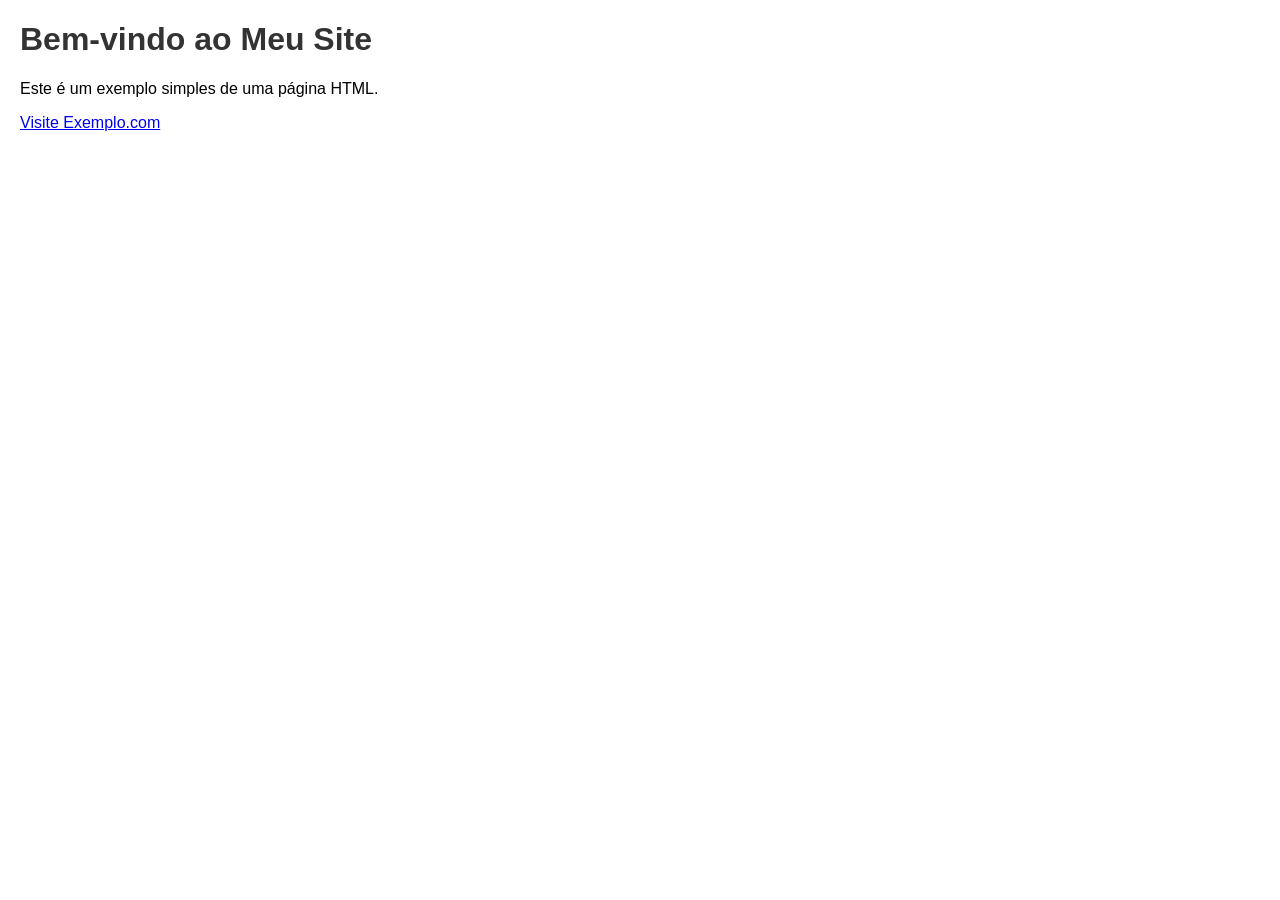
==== index.html @ aea2336a "create index.html" ====
<!DOCTYPE html>
<html lang="pt-BR">
<head>
    <meta charset="UTF-8">
    <meta name="viewport" content="width=device-width, initial-scale=1.0">
    <title>Minha Página Inicial</title>
    <style>
        body { font-family: Arial, sans-serif; margin: 20px; }
        h1 { color: #333; }
    </style>
</head>
<body>
    <h1>Bem-vindo ao Meu Site</h1>
    <p>Este é um exemplo simples de uma página HTML.</p>
    <a href="https://www.exemplo.com">Visite Exemplo.com</a>
</body>
</html>
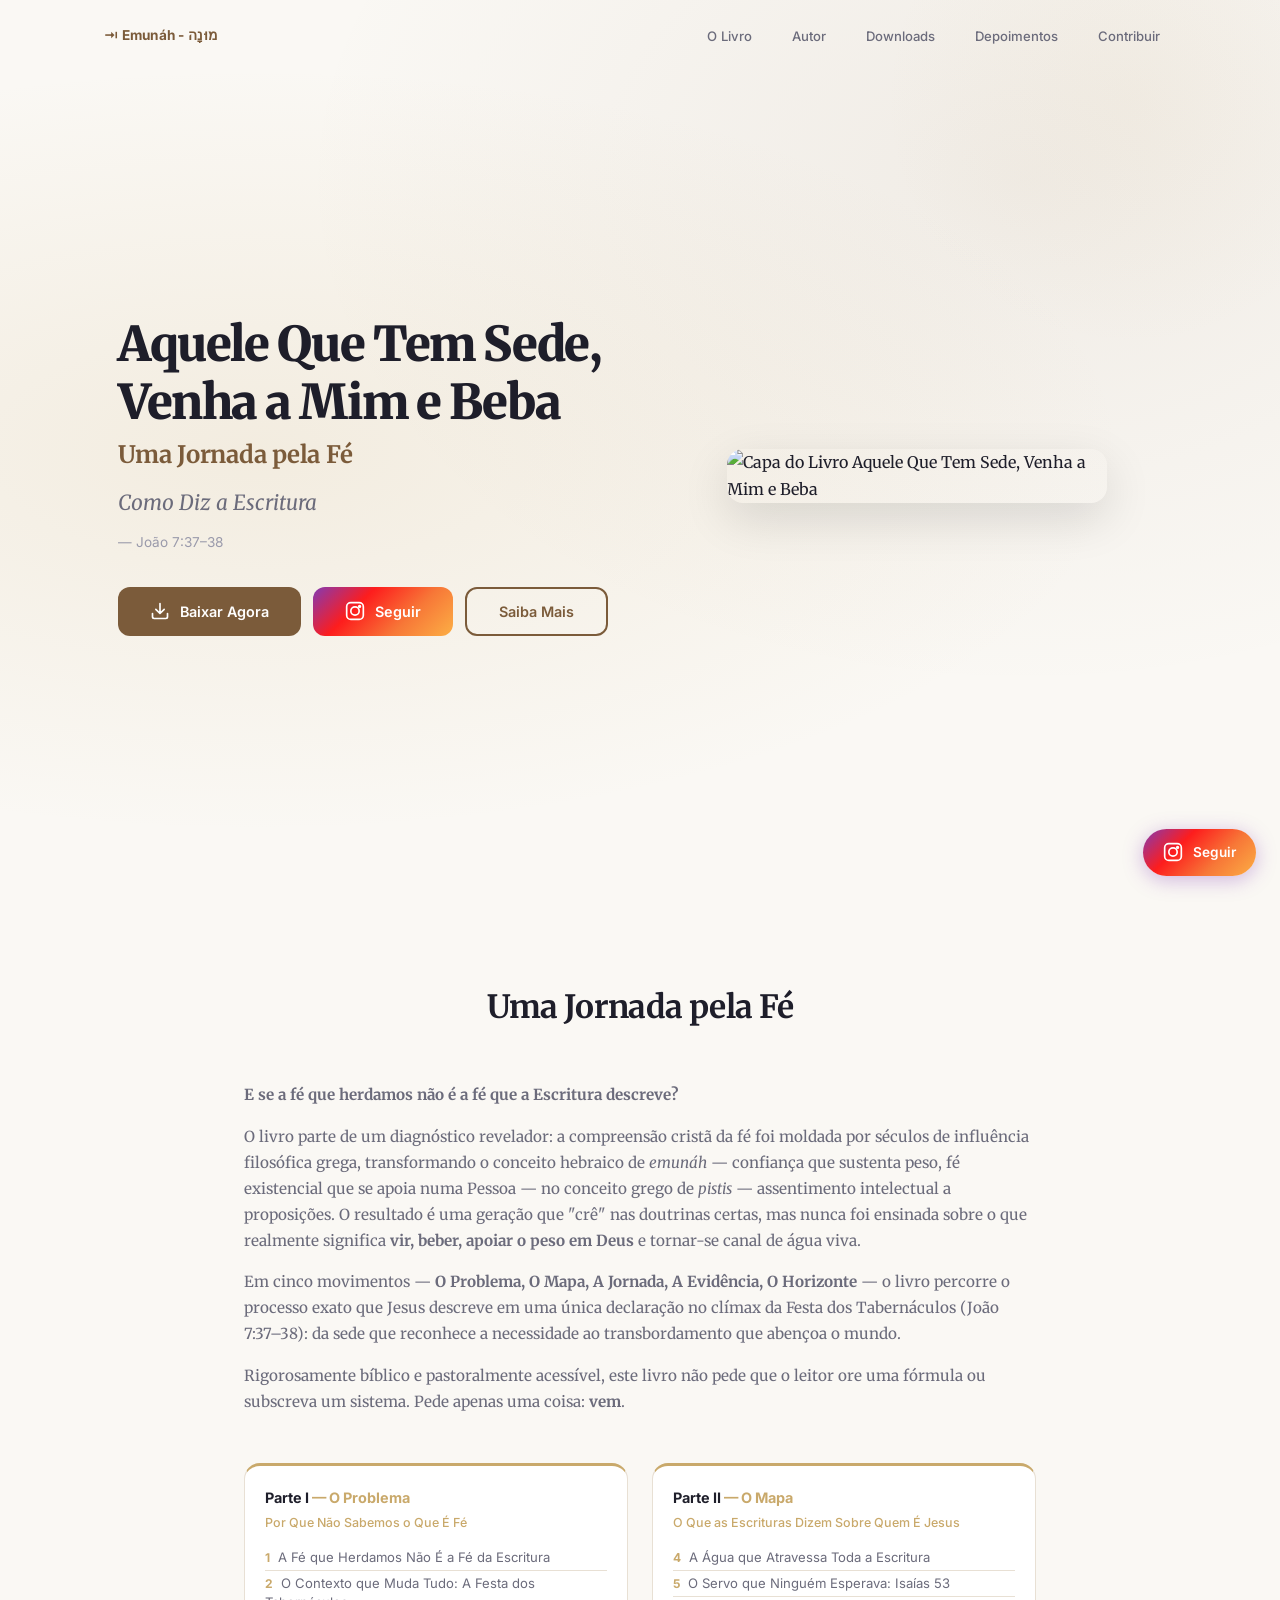
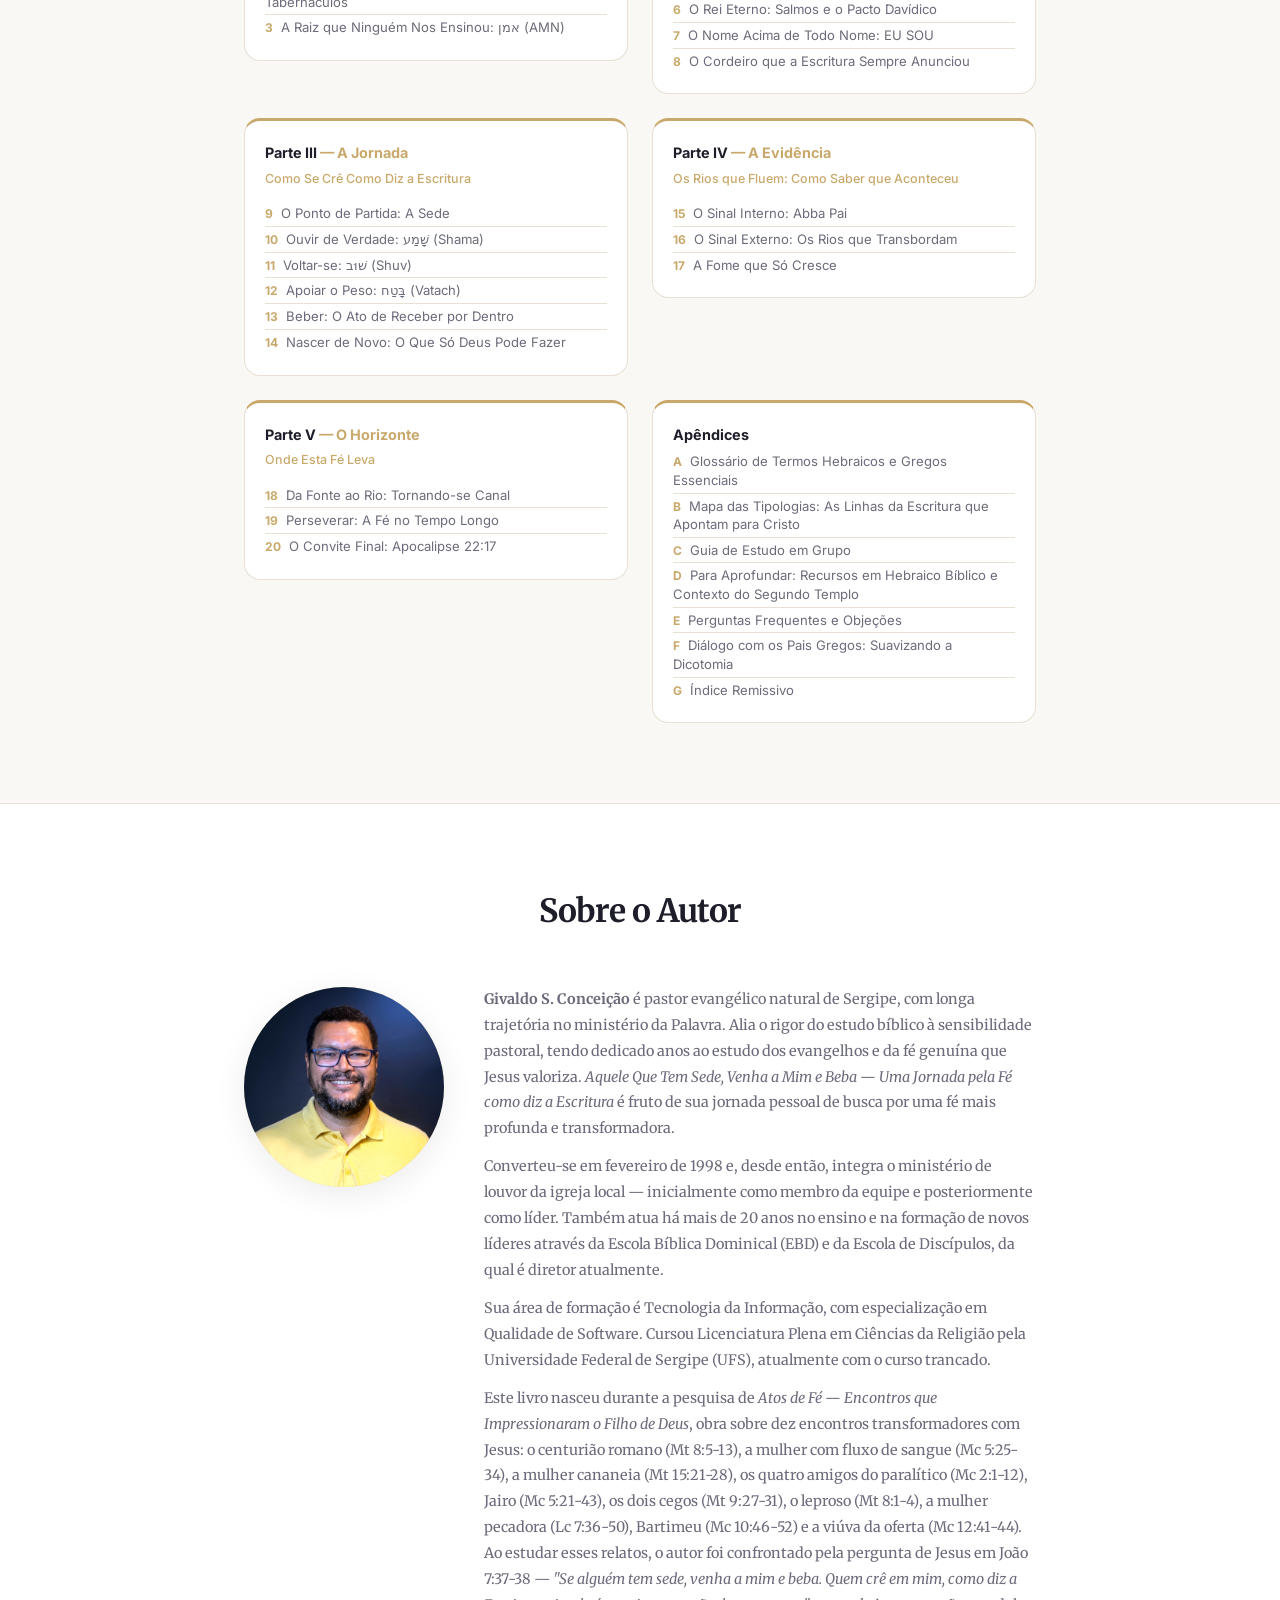
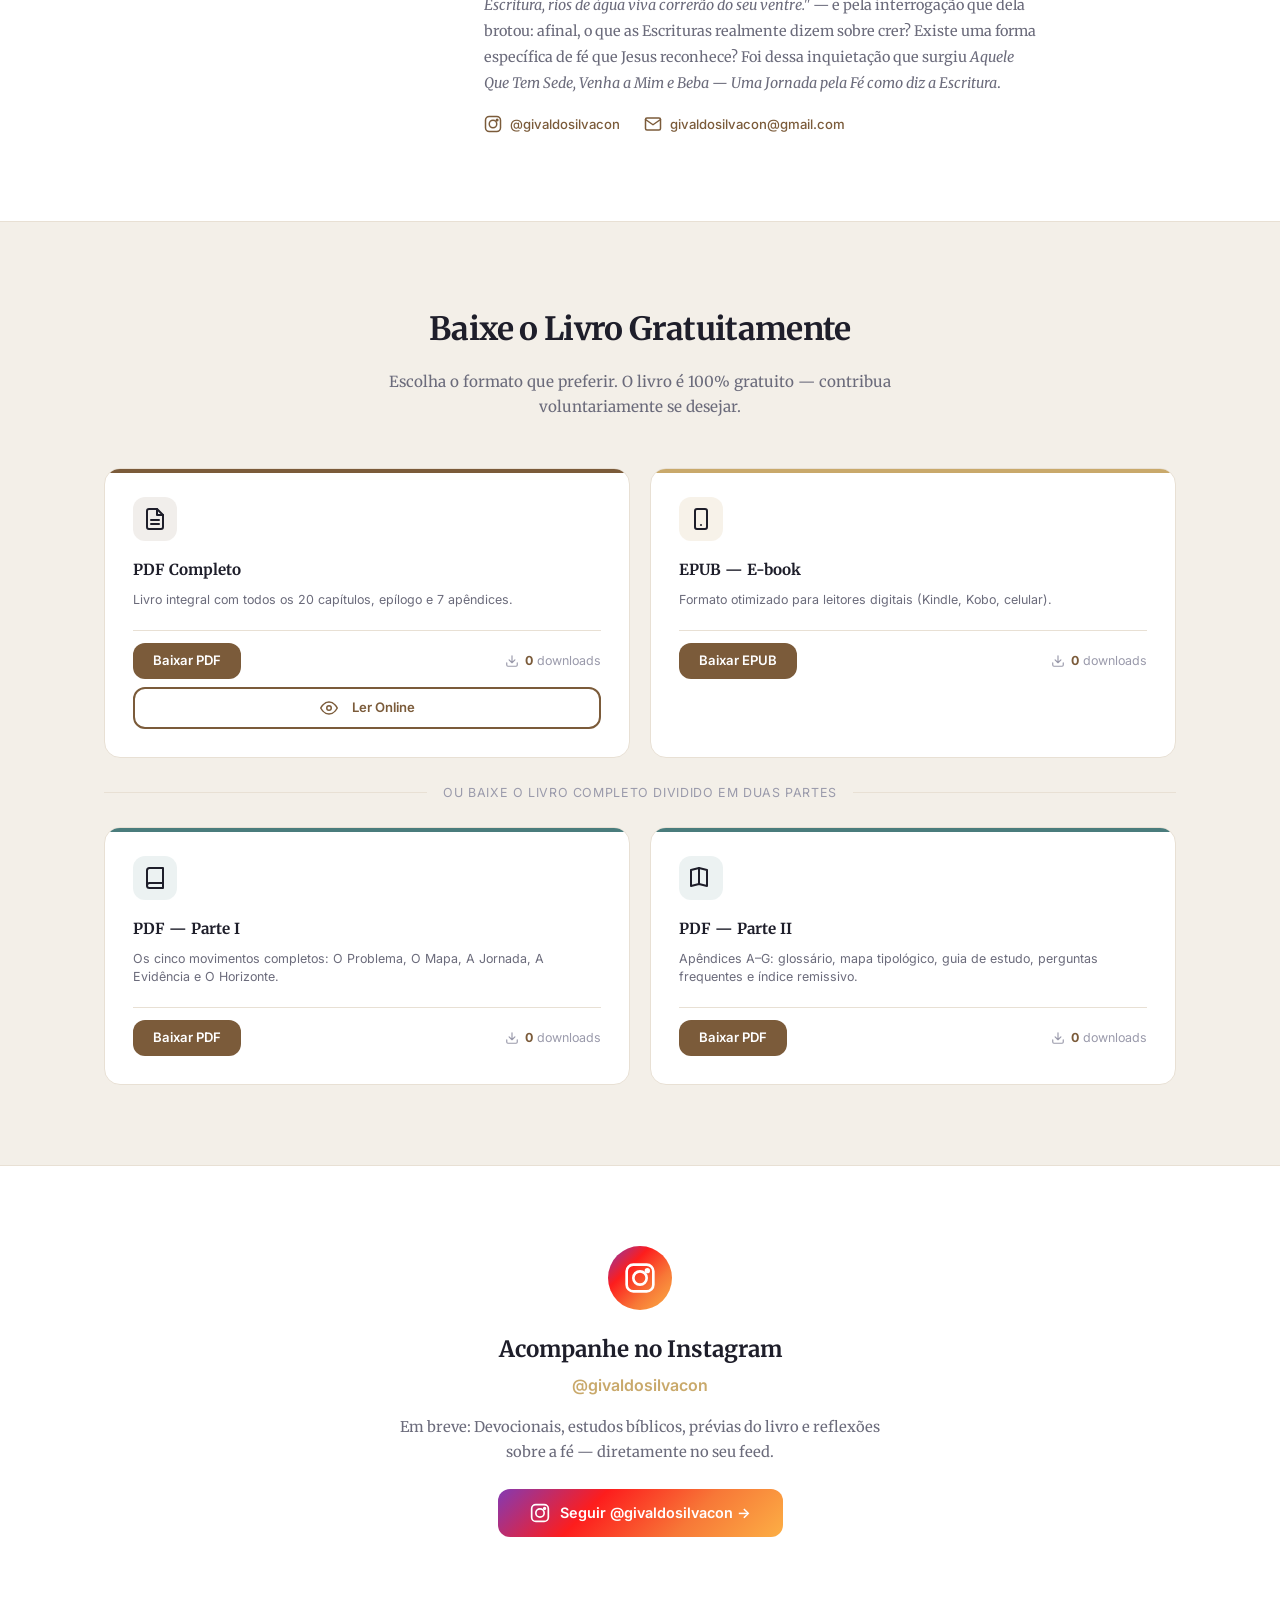
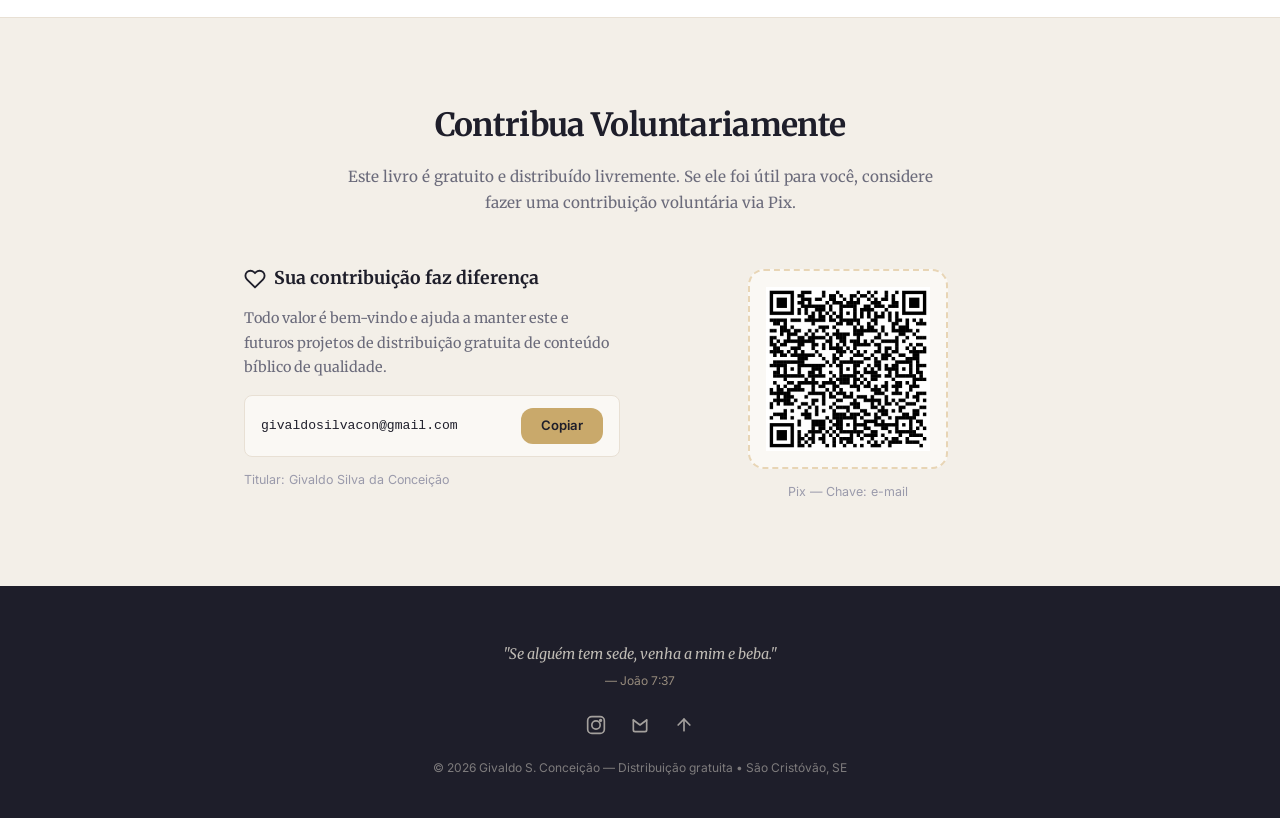
==== commit 2c69f795: "site completo" ====
--- a/index.html
+++ b/index.html
@@ -1,17 +1,503 @@
 <!DOCTYPE html>
 <html lang="pt-BR">
 <head>
-    <meta charset="UTF-8">
-    <meta name="viewport" content="width=device-width, initial-scale=1.0">
-    <title>Minha Página Inicial</title>
-    <style>
-        body { font-family: Arial, sans-serif; margin: 20px; }
-        h1 { color: #333; }
-    </style>
+  <meta charset="UTF-8">
+  <meta name="viewport" content="width=device-width, initial-scale=1.0">
+  <title>Emunáh - מוּנָה</title>
+  <meta name="description" content="Baixe gratuitamente o livro 'Aquele Que Tem Sede, Venha a Mim e Beba — Como Diz a Escritura' e descubra a fé que Jesus descreve em João 7:37-38.">
+  <link rel="preconnect" href="https://fonts.googleapis.com">
+  <link rel="preconnect" href="https://fonts.gstatic.com" crossorigin>
+  <link href="https://fonts.googleapis.com/css2?family=Merriweather:wght@300;400;700;900&family=Inter:wght@400;500;600;700&display=swap" rel="stylesheet">
+  <link rel="icon" href="favicon.svg" type="image/svg+xml">
+  <link rel="icon" href="favicon.ico" type="image/x-icon" sizes="16x16 32x32">
+  <!-- Open Graph -->
+  <meta property="og:type" content="book">
+  <meta property="og:title" content="Aquele Que Tem Sede, Venha a Mim e Beba — Uma Jornada pela Fé">
+  <meta property="og:description" content="Baixe gratuitamente o livro que resgata a fé que Jesus descreve em João 7:37-38 — uma jornada pela emunáh hebraica além do conceito grego de pistis.">
+  <meta property="og:image" content="https://seudominio.com/img/Capa_book_livro.jpg">
+  <meta property="og:url" content="https://seudominio.com">
+  <meta property="og:locale" content="pt_BR">
+  <meta property="og:site_name" content="Emunáh - מוּנָה">
+  <meta property="book:author" content="https://instagram.com/givaldosilvacon">
+  <meta name="twitter:card" content="summary_large_image">
+  <meta name="twitter:title" content="Aquele Que Tem Sede, Venha a Mim e Beba">
+  <meta name="twitter:description" content="Baixe gratuitamente o livro que resgata a fé que Jesus descreve em João 7:37-38.">
+  <script type="application/ld+json">
+  {
+    "@context": "https://schema.org",
+    "@type": "Book",
+    "name": "Aquele Que Tem Sede, Venha a Mim e Beba — Como Diz a Escritura",
+    "alternativeHeadline": "Uma Jornada pela Fé",
+    "author": {
+      "@type": "Person",
+      "name": "Givaldo S. Conceição",
+      "sameAs": "https://instagram.com/givaldosilvacon"
+    },
+    "description": "Uma jornada pela fé que Jesus descreve em João 7:37-38, resgatando o conceito hebraico de emunáh.",
+    "inLanguage": "pt-BR",
+    "bookFormat": "EBook",
+    "numberOfPages": "200+",
+    "url": "https://seudominio.com"
+  }
+  </script>
+  <link rel="stylesheet" href="css/style.css">
 </head>
 <body>
-    <h1>Bem-vindo ao Meu Site</h1>
-    <p>Este é um exemplo simples de uma página HTML.</p>
-    <a href="https://www.exemplo.com">Visite Exemplo.com</a>
+
+  <!-- NAV -->
+  <nav class="nav" role="navigation" aria-label="Navegação principal">
+    <div class="container">
+      <span class="nav-logo">⇥ Emunáh - מוּנָה</span>
+      <button class="nav-toggle" aria-label="Abrir menu">
+        <span></span><span></span><span></span>
+      </button>
+      <ul class="nav-links">
+        <li><a href="#livro">O Livro</a></li>
+        <li><a href="#autor">Autor</a></li>
+        <li><a href="#downloads">Downloads</a></li>
+        <li><a href="#depoimentos">Depoimentos</a></li>
+        <li><a href="#contribuir">Contribuir</a></li>
+      </ul>
+    </div>
+  </nav>
+
+  <!-- HERO -->
+  <section class="hero" id="livro">
+    <div class="container">
+      <div class="hero-content">
+        <h1 class="hero-title">
+          Aquele Que Tem Sede,<br>
+          Venha a Mim e Beba
+        </h1>
+        <p class="hero-sub-alt">Uma Jornada pela Fé</p>
+        <p class="hero-sub">Como Diz a Escritura</p>
+        <p class="hero-verse">— João 7:37–38</p>
+        <div class="hero-actions">
+          <a href="#downloads" class="btn btn-primary">
+            <svg width="20" height="20" viewBox="0 0 24 24" fill="none" stroke="currentColor" stroke-width="2" stroke-linecap="round" stroke-linejoin="round"><path d="M21 15v4a2 2 0 01-2 2H5a2 2 0 01-2-2v-4M7 10l5 5 5-5M12 15V3"/></svg> Baixar Agora
+          </a>
+          <a href="https://instagram.com/givaldosilvacon" target="_blank" rel="noopener" class="btn btn-instagram">
+            <svg width="20" height="20" viewBox="0 0 24 24" fill="none" stroke="currentColor" stroke-width="2" stroke-linecap="round" stroke-linejoin="round"><rect x="2" y="2" width="20" height="20" rx="5" ry="5"/><circle cx="12" cy="12" r="5"/><circle cx="17.5" cy="6.5" r="1" fill="currentColor"/></svg> Seguir
+          </a>
+          <a href="#sinopse" class="btn btn-outline">
+            Saiba Mais
+          </a>
+        </div>
+      </div>
+      <div class="hero-cover">
+        <picture>
+          <source srcset="img/Capa_book_livro.jpg" type="image/jpeg">
+          <img src="img/Capa_book_livro.jpg" alt="Capa do Livro Aquele Que Tem Sede, Venha a Mim e Beba" loading="eager">
+        </picture>
+      </div>
+    </div>
+  </section>
+
+  <!-- SYNOPSIS -->
+  <section class="section" id="sinopse">
+    <div class="container container--narrow">
+      <div class="section-header fade-in">
+        <h2 class="section-title">Uma Jornada pela Fé</h2>
+      </div>
+      <div class="synopsis-grid">
+        <div class="synopsis-text fade-in">
+          <p>
+            <strong>E se a fé que herdamos não é a fé que a Escritura descreve?</strong>
+          </p>
+          <p>
+            O livro parte de um diagnóstico revelador: a compreensão cristã da fé foi moldada
+            por séculos de influência filosófica grega, transformando o conceito hebraico de
+            <em>emunáh</em> — confiança que sustenta peso, fé existencial que se apoia numa Pessoa —
+            no conceito grego de <em>pistis</em> — assentimento intelectual a proposições.
+            O resultado é uma geração que "crê" nas doutrinas certas, mas nunca foi ensinada
+            sobre o que realmente significa <strong>vir, beber, apoiar o peso em Deus</strong>
+            e tornar-se canal de água viva.
+          </p>
+          <p>
+            Em cinco movimentos — <strong>O Problema, O Mapa, A Jornada, A Evidência, O Horizonte</strong> —
+            o livro percorre o processo exato que Jesus descreve em uma única declaração no
+            clímax da Festa dos Tabernáculos (João 7:37–38): da sede que reconhece a necessidade
+            ao transbordamento que abençoa o mundo.
+          </p>
+          <p>
+            Rigorosamente bíblico e pastoralmente acessível, este livro não pede que o leitor
+            ore uma fórmula ou subscreva um sistema. Pede apenas uma coisa: <strong>vem</strong>.
+          </p>
+        </div>
+        <div class="chapter-list fade-in fade-in--delay-1">
+          <div class="chapter-part">
+            <h3 class="part-title">Parte I <span class="part-divider">—</span> <span class="part-name">O Problema</span></h3>
+            <p class="part-subtitle">Por Que Não Sabemos o Que É Fé</p>
+            <ul class="part-chapters">
+              <li><span class="ch-num">1</span> A Fé que Herdamos Não É a Fé da Escritura</li>
+              <li><span class="ch-num">2</span> O Contexto que Muda Tudo: A Festa dos Tabernáculos</li>
+              <li><span class="ch-num">3</span> A Raiz que Ninguém Nos Ensinou: אמן (AMN)</li>
+            </ul>
+          </div>
+          <div class="chapter-part">
+            <h3 class="part-title">Parte II <span class="part-divider">—</span> <span class="part-name">O Mapa</span></h3>
+            <p class="part-subtitle">O Que as Escrituras Dizem Sobre Quem É Jesus</p>
+            <ul class="part-chapters">
+              <li><span class="ch-num">4</span> A Água que Atravessa Toda a Escritura</li>
+              <li><span class="ch-num">5</span> O Servo que Ninguém Esperava: Isaías 53</li>
+              <li><span class="ch-num">6</span> O Rei Eterno: Salmos e o Pacto Davídico</li>
+              <li><span class="ch-num">7</span> O Nome Acima de Todo Nome: EU SOU</li>
+              <li><span class="ch-num">8</span> O Cordeiro que a Escritura Sempre Anunciou</li>
+            </ul>
+          </div>
+          <div class="chapter-part">
+            <h3 class="part-title">Parte III <span class="part-divider">—</span> <span class="part-name">A Jornada</span></h3>
+            <p class="part-subtitle">Como Se Crê Como Diz a Escritura</p>
+            <ul class="part-chapters">
+              <li><span class="ch-num">9</span> O Ponto de Partida: A Sede</li>
+              <li><span class="ch-num">10</span> Ouvir de Verdade: שָׁמַע (Shama)</li>
+              <li><span class="ch-num">11</span> Voltar-se: שׁוּב (Shuv)</li>
+              <li><span class="ch-num">12</span> Apoiar o Peso: בָּטַח (Vatach)</li>
+              <li><span class="ch-num">13</span> Beber: O Ato de Receber por Dentro</li>
+              <li><span class="ch-num">14</span> Nascer de Novo: O Que Só Deus Pode Fazer</li>
+            </ul>
+          </div>
+          <div class="chapter-part">
+            <h3 class="part-title">Parte IV <span class="part-divider">—</span> <span class="part-name">A Evidência</span></h3>
+            <p class="part-subtitle">Os Rios que Fluem: Como Saber que Aconteceu</p>
+            <ul class="part-chapters">
+              <li><span class="ch-num">15</span> O Sinal Interno: Abba Pai</li>
+              <li><span class="ch-num">16</span> O Sinal Externo: Os Rios que Transbordam</li>
+              <li><span class="ch-num">17</span> A Fome que Só Cresce</li>
+            </ul>
+          </div>
+          <div class="chapter-part">
+            <h3 class="part-title">Parte V <span class="part-divider">—</span> <span class="part-name">O Horizonte</span></h3>
+            <p class="part-subtitle">Onde Esta Fé Leva</p>
+            <ul class="part-chapters">
+              <li><span class="ch-num">18</span> Da Fonte ao Rio: Tornando-se Canal</li>
+              <li><span class="ch-num">19</span> Perseverar: A Fé no Tempo Longo</li>
+              <li><span class="ch-num">20</span> O Convite Final: Apocalipse 22:17</li>
+            </ul>
+          </div>
+          <div class="chapter-part">
+            <h3 class="part-title">Apêndices</h3>
+            <ul class="part-chapters">
+              <li><span class="ch-num">A</span> Glossário de Termos Hebraicos e Gregos Essenciais</li>
+              <li><span class="ch-num">B</span> Mapa das Tipologias: As Linhas da Escritura que Apontam para Cristo</li>
+              <li><span class="ch-num">C</span> Guia de Estudo em Grupo</li>
+              <li><span class="ch-num">D</span> Para Aprofundar: Recursos em Hebraico Bíblico e Contexto do Segundo Templo</li>
+              <li><span class="ch-num">E</span> Perguntas Frequentes e Objeções</li>
+              <li><span class="ch-num">F</span> Diálogo com os Pais Gregos: Suavizando a Dicotomia</li>
+              <li><span class="ch-num">G</span> Índice Remissivo</li>
+            </ul>
+          </div>
+        </div>
+      </div>
+    </div>
+  </section>
+
+  <!-- AUTHOR -->
+  <section class="section section--white" id="autor">
+    <div class="container container--narrow">
+      <div class="section-header fade-in">
+        <h2 class="section-title">Sobre o Autor</h2>
+      </div>
+      <div class="author-grid fade-in fade-in--delay-1">
+        <div class="author-photo">
+          <img src="img/autor.jpg" alt="Givaldo S. Conceição">
+        </div>
+        <div class="author-info">
+          <p>
+            <b>Givaldo S. Conceição</b> é pastor evangélico natural de Sergipe, com longa trajetória
+            no ministério da Palavra. Alia o rigor do estudo bíblico à sensibilidade pastoral, tendo
+            dedicado anos ao estudo dos evangelhos e da fé genuína que Jesus valoriza.
+            <em>Aquele Que Tem Sede, Venha a Mim e Beba — Uma Jornada pela Fé como diz a Escritura</em>
+            é fruto de sua jornada pessoal de busca por uma fé mais profunda e transformadora.
+          </p>
+          <p>
+            Converteu-se em fevereiro de 1998 e, desde então, integra o ministério de louvor da igreja
+            local — inicialmente como membro da equipe e posteriormente como líder. Também atua há mais
+            de 20 anos no ensino e na formação de novos líderes através da Escola Bíblica Dominical (EBD)
+            e da Escola de Discípulos, da qual é diretor atualmente.
+          </p>
+          <p>
+            Sua área de formação é Tecnologia da Informação, com especialização em Qualidade de Software.
+            Cursou Licenciatura Plena em Ciências da Religião pela Universidade Federal de Sergipe (UFS),
+            atualmente com o curso trancado.
+          </p>
+          <p>
+            Este livro nasceu durante a pesquisa de <em>Atos de Fé — Encontros que Impressionaram o Filho de Deus</em>,
+            obra sobre dez encontros transformadores com Jesus: o centurião romano (Mt 8:5-13), a mulher com
+            fluxo de sangue (Mc 5:25-34), a mulher cananeia (Mt 15:21-28), os quatro amigos do paralítico
+            (Mc 2:1-12), Jairo (Mc 5:21-43), os dois cegos (Mt 9:27-31), o leproso (Mt 8:1-4), a mulher
+            pecadora (Lc 7:36-50), Bartimeu (Mc 10:46-52) e a viúva da oferta (Mc 12:41-44). Ao estudar
+            esses relatos, o autor foi confrontado pela pergunta de Jesus em João 7:37-38 —
+            <em>"Se alguém tem sede, venha a mim e beba. Quem crê em mim, como diz a Escritura, rios de
+            água viva correrão do seu ventre."</em> — e pela interrogação que dela brotou: afinal, o que
+            as Escrituras realmente dizem sobre crer? Existe uma forma específica de fé que Jesus reconhece?
+            Foi dessa inquietação que surgiu <em>Aquele Que Tem Sede, Venha a Mim e Beba — Uma Jornada pela
+            Fé como diz a Escritura</em>.
+          </p>
+          <div class="author-contact">
+            <a href="https://instagram.com/givaldosilvacon" target="_blank" rel="noopener">
+              <svg width="18" height="18" viewBox="0 0 24 24" fill="none" stroke="currentColor" stroke-width="2" stroke-linecap="round" stroke-linejoin="round" style="vertical-align:middle;"><rect x="2" y="2" width="20" height="20" rx="5" ry="5"/><circle cx="12" cy="12" r="5"/><circle cx="17.5" cy="6.5" r="1" fill="currentColor"/></svg> @givaldosilvacon
+            </a>
+            <a href="mailto:givaldosilvacon@gmail.com">
+              <svg width="18" height="18" viewBox="0 0 24 24" fill="none" stroke="currentColor" stroke-width="2" stroke-linecap="round" stroke-linejoin="round" style="vertical-align:middle;"><path d="M4 4h16c1.1 0 2 .9 2 2v12c0 1.1-.9 2-2 2H4c-1.1 0-2-.9-2-2V6c0-1.1.9-2 2-2z"/><polyline points="22,6 12,13 2,6"/></svg> givaldosilvacon@gmail.com
+            </a>
+          </div>
+        </div>
+      </div>
+    </div>
+  </section>
+
+  <!-- DOWNLOADS -->
+  <section class="section section--alt" id="downloads">
+    <div class="container">
+      <div class="section-header fade-in">
+        <h2 class="section-title">Baixe o Livro Gratuitamente</h2>
+        <p class="section-desc">
+          Escolha o formato que preferir. O livro é 100% gratuito — contribua voluntariamente
+          se desejar.
+        </p>
+      </div>
+      <div class="downloads-grid">
+        <div class="download-card download-card--pdf fade-in" data-dl-key="pdf_completo">
+          <div class="download-card-icon"><svg width="24" height="24" viewBox="0 0 24 24" fill="none" stroke="currentColor" stroke-width="2" stroke-linecap="round" stroke-linejoin="round"><path d="M14 2H6a2 2 0 00-2 2v16a2 2 0 002 2h12a2 2 0 002-2V8z"/><polyline points="14,2 14,8 20,8"/><line x1="16" y1="13" x2="8" y2="13"/><line x1="16" y1="17" x2="8" y2="17"/></svg></div>
+          <h3 class="download-card-title">PDF Completo</h3>
+          <p class="download-card-desc">Livro integral com todos os 20 capítulos, epílogo e 7 apêndices.</p>
+          <div class="download-card-meta">
+            <a href="book/Aquele%20Que%20Tem%20Sede%2C%20Venha%20a%20Mim%20e%20Beba%20-%20Como%20Diz%20a%20Escritura%20-%2016x23%20-%20PDF%20-%20Completo.pdf"
+               class="btn btn-primary btn-sm" download>Baixar PDF</a>
+            <span class="download-count"><svg width="14" height="14" viewBox="0 0 24 24" fill="none" stroke="currentColor" stroke-width="2" stroke-linecap="round" stroke-linejoin="round" style="vertical-align:middle;margin-right:2px;"><path d="M21 15v4a2 2 0 01-2 2H5a2 2 0 01-2-2v-4M7 10l5 5 5-5M12 15V3"/></svg> <strong>0</strong> downloads</span>
+          </div>
+          <div class="download-card-extra">
+            <a href="book/Aquele%20Que%20Tem%20Sede%2C%20Venha%20a%20Mim%20e%20Beba%20-%20Como%20Diz%20a%20Escritura%20-%2016x23%20-%20PDF%20-%20Completo.pdf"
+               target="_blank" class="btn btn-outline btn-sm" style="width:100%;justify-content:center;"><svg width="18" height="18" viewBox="0 0 24 24" fill="none" stroke="currentColor" stroke-width="2" stroke-linecap="round" stroke-linejoin="round" style="vertical-align:middle;margin-right:4px;"><path d="M1 12s4-8 11-8 11 8 11 8-4 8-11 8-11-8-11-8z"/><circle cx="12" cy="12" r="3"/></svg> Ler Online</a>
+          </div>
+        </div>
+        <div class="download-card download-card--epub fade-in fade-in--delay-1" data-dl-key="epub">
+          <div class="download-card-icon"><svg width="24" height="24" viewBox="0 0 24 24" fill="none" stroke="currentColor" stroke-width="2" stroke-linecap="round" stroke-linejoin="round"><rect x="6" y="2" width="12" height="20" rx="2" ry="2"/><line x1="12" y1="18" x2="12.01" y2="18"/></svg></div>
+          <h3 class="download-card-title">EPUB — E-book</h3>
+          <p class="download-card-desc">Formato otimizado para leitores digitais (Kindle, Kobo, celular).</p>
+          <div class="download-card-meta">
+            <a href="book/Book_16x23-Sumario.epub"
+               class="btn btn-primary btn-sm" download>Baixar EPUB</a>
+            <span class="download-count"><svg width="14" height="14" viewBox="0 0 24 24" fill="none" stroke="currentColor" stroke-width="2" stroke-linecap="round" stroke-linejoin="round" style="vertical-align:middle;margin-right:2px;"><path d="M21 15v4a2 2 0 01-2 2H5a2 2 0 01-2-2v-4M7 10l5 5 5-5M12 15V3"/></svg> <strong>0</strong> downloads</span>
+          </div>
+        </div>
+        <div class="downloads-divider fade-in">
+          <span>ou baixe o livro completo dividido em duas partes</span>
+        </div>
+        <div class="download-card download-card--part fade-in fade-in--delay-2" data-dl-key="pdf_parte1">
+          <div class="download-card-icon"><svg width="24" height="24" viewBox="0 0 24 24" fill="none" stroke="currentColor" stroke-width="2" stroke-linecap="round" stroke-linejoin="round"><path d="M4 19.5A2.5 2.5 0 016.5 17H20"/><path d="M6.5 2H20v20H6.5A2.5 2.5 0 014 19.5v-15A2.5 2.5 0 016.5 2z"/></svg></div>
+          <h3 class="download-card-title">PDF — Parte I</h3>
+          <p class="download-card-desc">Os cinco movimentos completos: O Problema, O Mapa, A Jornada, A Evidência e O Horizonte.</p>
+          <div class="download-card-meta">
+            <a href="book/Aquele%20Que%20Tem%20Sede%2C%20Venha%20a%20Mim%20e%20Beba%20-%20Como%20Diz%20a%20Escritura%20-%2016x23%20-%20PDF%20-%20Parte%20I.pdf"
+               class="btn btn-primary btn-sm" download>Baixar PDF</a>
+            <span class="download-count"><svg width="14" height="14" viewBox="0 0 24 24" fill="none" stroke="currentColor" stroke-width="2" stroke-linecap="round" stroke-linejoin="round" style="vertical-align:middle;margin-right:2px;"><path d="M21 15v4a2 2 0 01-2 2H5a2 2 0 01-2-2v-4M7 10l5 5 5-5M12 15V3"/></svg> <strong>0</strong> downloads</span>
+          </div>
+        </div>
+        <div class="download-card download-card--part fade-in fade-in--delay-3" data-dl-key="pdf_parte2">
+          <div class="download-card-icon"><svg width="24" height="24" viewBox="0 0 24 24" fill="none" stroke="currentColor" stroke-width="2" stroke-linecap="round" stroke-linejoin="round"><path d="M2 4l8-2 8 2v16l-8-2-8 2V4z"/><path d="M10 2v16"/></svg></div>
+          <h3 class="download-card-title">PDF — Parte II</h3>
+          <p class="download-card-desc">Apêndices A–G: glossário, mapa tipológico, guia de estudo, perguntas frequentes e índice remissivo.</p>
+          <div class="download-card-meta">
+            <a href="book/Aquele%20Que%20Tem%20Sede%2C%20Venha%20a%20Mim%20e%20Beba%20-%20Como%20Diz%20a%20Escritura%20-%2016x23%20-%20PDF%20-%20Parte%20II.pdf"
+               class="btn btn-primary btn-sm" download>Baixar PDF</a>
+            <span class="download-count"><svg width="14" height="14" viewBox="0 0 24 24" fill="none" stroke="currentColor" stroke-width="2" stroke-linecap="round" stroke-linejoin="round" style="vertical-align:middle;margin-right:2px;"><path d="M21 15v4a2 2 0 01-2 2H5a2 2 0 01-2-2v-4M7 10l5 5 5-5M12 15V3"/></svg> <strong>0</strong> downloads</span>
+          </div>
+        </div>
+      </div>
+    </div>
+  </section>
+
+  <!-- TESTIMONIALS -->
+  <!-- <section class="section" id="depoimentos">
+    <div class="container container--narrow">
+      <div class="section-header fade-in">
+        <h2 class="section-title">O Que Estão Dizendo</h2>
+      </div>
+      <div class="testimonials-grid">
+        <div class="testimonial-card fade-in">
+          <div class="ig-header">
+            <div class="ig-avatar" style="background:#b3a08b;">MC</div>
+            <div>
+              <div class="ig-user">@maria_clara_leitora</div>
+              <div class="ig-location">Aracaju, SE</div>
+            </div>
+          </div>
+          <p class="testimonial-text">
+            "Este livro mudou minha compreensão sobre o que realmente significa crer.
+            A abordagem a partir da raiz hebraica da fé abriu meus olhos para verdades
+            que estavam escondidas em textos que eu já conhecia."
+          </p>
+          <a href="https://instagram.com/p/SEU_POST_AQUI" target="_blank" rel="noopener" class="btn-ig">
+            <svg width="16" height="16" viewBox="0 0 24 24" fill="none" stroke="currentColor" stroke-width="2" stroke-linecap="round" stroke-linejoin="round">
+              <rect x="2" y="2" width="20" height="20" rx="5" ry="5"/>
+              <circle cx="12" cy="12" r="5"/>
+              <circle cx="17.5" cy="6.5" r="1" fill="currentColor"/>
+            </svg>
+            Ver no Instagram
+            <svg width="14" height="14" viewBox="0 0 24 24" fill="none" stroke="currentColor" stroke-width="2" stroke-linecap="round" stroke-linejoin="round" style="margin-left:auto;">
+              <path d="M7 17l9.2-9.2M17 17V7H7"/>
+            </svg>
+          </a>
+        </div>
+        <div class="testimonial-card fade-in fade-in--delay-1">
+          <div class="ig-header">
+            <div class="ig-avatar" style="background:#8ba3a3;">FP</div>
+            <div>
+              <div class="ig-user">@felipe_pereira_livros</div>
+              <div class="ig-location">São Paulo, SP</div>
+            </div>
+          </div>
+          <p class="testimonial-text">
+            "Pastor Givaldo conseguiu traduzir conceitos teológicos profundos em uma
+            leitura acessível e transformadora. Recomendo a todos que buscam uma fé
+            mais sólida e bíblica."
+          </p>
+          <a href="https://instagram.com/p/SEU_POST_AQUI" target="_blank" rel="noopener" class="btn-ig">
+            <svg width="16" height="16" viewBox="0 0 24 24" fill="none" stroke="currentColor" stroke-width="2" stroke-linecap="round" stroke-linejoin="round">
+              <rect x="2" y="2" width="20" height="20" rx="5" ry="5"/>
+              <circle cx="12" cy="12" r="5"/>
+              <circle cx="17.5" cy="6.5" r="1" fill="currentColor"/>
+            </svg>
+            Ver no Instagram
+            <svg width="14" height="14" viewBox="0 0 24 24" fill="none" stroke="currentColor" stroke-width="2" stroke-linecap="round" stroke-linejoin="round" style="margin-left:auto;">
+              <path d="M7 17l9.2-9.2M17 17V7H7"/>
+            </svg>
+          </a>
+        </div>
+        <div class="testimonial-card fade-in fade-in--delay-2">
+          <div class="ig-header">
+            <div class="ig-avatar" style="background:#b3a08b;">AL</div>
+            <div>
+              <div class="ig-user">@analuciabooks</div>
+              <div class="ig-location">Recife, PE</div>
+            </div>
+          </div>
+          <p class="testimonial-text">
+            "O capítulo sobre a raiz אמן (AMN) foi um divisor de águas para mim.
+            Finalmente entendi por que a fé é descrita como 'apoio' e não apenas
+            'crença intelectual'. Leitura essencial."
+          </p>
+          <a href="https://instagram.com/p/SEU_POST_AQUI" target="_blank" rel="noopener" class="btn-ig">
+            <svg width="16" height="16" viewBox="0 0 24 24" fill="none" stroke="currentColor" stroke-width="2" stroke-linecap="round" stroke-linejoin="round">
+              <rect x="2" y="2" width="20" height="20" rx="5" ry="5"/>
+              <circle cx="12" cy="12" r="5"/>
+              <circle cx="17.5" cy="6.5" r="1" fill="currentColor"/>
+            </svg>
+            Ver no Instagram
+            <svg width="14" height="14" viewBox="0 0 24 24" fill="none" stroke="currentColor" stroke-width="2" stroke-linecap="round" stroke-linejoin="round" style="margin-left:auto;">
+              <path d="M7 17l9.2-9.2M17 17V7H7"/>
+            </svg>
+          </a>
+        </div>
+      </div>
+    </div>
+  </section> -->
+
+  <!-- INSTAGRAM CTA -->
+  <section class="section section--white">
+    <div class="container container--narrow">
+      <div class="ig-cta fade-in">
+        <div class="ig-cta-icon">
+          <svg viewBox="0 0 24 24" fill="none" stroke="currentColor" stroke-width="2" stroke-linecap="round" stroke-linejoin="round">
+            <rect x="2" y="2" width="20" height="20" rx="5" ry="5"/>
+            <circle cx="12" cy="12" r="5"/>
+            <circle cx="17.5" cy="6.5" r="1" fill="currentColor"/>
+          </svg>
+        </div>
+        <h3>Acompanhe no Instagram</h3>
+        <p class="ig-cta-handle">@givaldosilvacon</p>
+        <p>
+          Em breve: Devocionais, estudos bíblicos, prévias do livro e reflexões
+          sobre a fé — diretamente no seu feed.
+        </p>
+        <a href="https://instagram.com/givaldosilvacon" target="_blank" rel="noopener" class="btn btn-instagram">
+          <svg width="20" height="20" viewBox="0 0 24 24" fill="none" stroke="currentColor" stroke-width="2" stroke-linecap="round" stroke-linejoin="round" style="vertical-align:middle;"><rect x="2" y="2" width="20" height="20" rx="5" ry="5"/><circle cx="12" cy="12" r="5"/><circle cx="17.5" cy="6.5" r="1" fill="currentColor"/></svg> Seguir @givaldosilvacon →
+        </a>
+      </div>
+    </div>
+  </section>
+
+  <!-- PIX -->
+  <section class="section section--alt" id="contribuir">
+    <div class="container container--narrow">
+      <div class="section-header fade-in">
+        <h2 class="section-title">Contribua Voluntariamente</h2>
+        <p class="section-desc">
+          Este livro é gratuito e distribuído livremente. Se ele foi útil para você,
+          considere fazer uma contribuição voluntária via Pix.
+        </p>
+      </div>
+      <div class="pix-grid fade-in fade-in--delay-1">
+        <div class="pix-info">
+          <h3><svg width="22" height="22" viewBox="0 0 24 24" fill="none" stroke="currentColor" stroke-width="2" stroke-linecap="round" stroke-linejoin="round" style="vertical-align:middle;margin-right:4px;"><path d="M20.84 4.61a5.5 5.5 0 00-7.78 0L12 5.67l-1.06-1.06a5.5 5.5 0 00-7.78 7.78l1.06 1.06L12 21.23l7.78-7.78 1.06-1.06a5.5 5.5 0 000-7.78z"/></svg> Sua contribuição faz diferença</h3>
+          <p>
+            Todo valor é bem-vindo e ajuda a manter este e futuros projetos de
+            distribuição gratuita de conteúdo bíblico de qualidade.
+          </p>
+          <div class="pix-key-box">
+            <code>givaldosilvacon@gmail.com</code>
+            <button class="btn btn-accent btn-sm pix-copy-btn">Copiar</button>
+          </div>
+          <p style="margin-top:12px;font-size:0.78rem;color:var(--text-light);font-family:var(--font-sans);">
+            Titular: Givaldo Silva da Conceição
+          </p>
+        </div>
+        <div class="pix-qr">
+          <div class="pix-qr-placeholder" id="pix-qr">
+            <img src="img/qrplus-pix.jpg" alt="QR Code PIX para contribuição voluntária" loading="lazy">
+          </div>
+          <p class="pix-titular">Pix — Chave: e-mail</p>
+        </div>
+      </div>
+    </div>
+  </section>
+
+  <!-- FOOTER -->
+  <footer class="footer" role="contentinfo">
+    <div class="container">
+      <p class="footer-verse">
+        "Se alguém tem sede, venha a mim e beba."
+        <cite>— João 7:37</cite>
+      </p>
+      <div class="footer-links">
+        <a href="https://instagram.com/givaldosilvacon" target="_blank" rel="noopener" aria-label="Instagram" title="@givaldosilvacon">
+          <svg width="20" height="20" viewBox="0 0 24 24" fill="none" stroke="currentColor" stroke-width="2" stroke-linecap="round" stroke-linejoin="round">
+            <rect x="2" y="2" width="20" height="20" rx="5" ry="5"/>
+            <circle cx="12" cy="12" r="5"/>
+            <circle cx="17.5" cy="6.5" r="1" fill="currentColor"/>
+          </svg>
+        </a>
+        <a href="mailto:givaldosilvacon@gmail.com" aria-label="E-mail">
+          <svg width="20" height="20" viewBox="0 0 24 24" fill="none" stroke="currentColor" stroke-width="2" stroke-linecap="round" stroke-linejoin="round">
+            <path d="M4 6l8 6 8-6"/>
+            <path d="M4 6v12a2 2 0 002 2h12a2 2 0 002-2V6"/>
+          </svg>
+        </a>
+        <a href="#livro" aria-label="Início">
+          <svg width="20" height="20" viewBox="0 0 24 24" fill="none" stroke="currentColor" stroke-width="2" stroke-linecap="round" stroke-linejoin="round">
+            <path d="M12 19V5"/>
+            <path d="M5 12l7-7 7 7"/>
+          </svg>
+        </a>
+      </div>
+      <p class="footer-copy">
+        &copy; <span class="footer-year">2026</span> Givaldo S. Conceição —
+        Distribuição gratuita • São Cristóvão, SE
+      </p>
+    </div>
+  </footer>
+
+  <a href="https://instagram.com/givaldosilvacon" target="_blank" rel="noopener" class="ig-float" aria-label="Seguir @givaldosilvacon no Instagram">
+    <svg viewBox="0 0 24 24" fill="none" stroke="currentColor" stroke-width="2" stroke-linecap="round" stroke-linejoin="round">
+      <rect x="2" y="2" width="20" height="20" rx="5" ry="5"/>
+      <circle cx="12" cy="12" r="5"/>
+      <circle cx="17.5" cy="6.5" r="1" fill="currentColor"/>
+    </svg>
+    <span>Seguir</span>
+  </a>
+
+  <script src="js/main.js"></script>
 </body>
-</html>   
+</html>
--- a/css/style.css
+++ b/css/style.css
@@ -0,0 +1,567 @@
+:root {
+  --primary: #7B5B3A;
+  --primary-dark: #5C3F24;
+  --primary-light: #9B7B5A;
+  --accent: #C9A96B;
+  --accent-soft: #E8D5B5;
+  --teal: #4A7C7C;
+  --teal-soft: #D0E3E3;
+  --bg: #FAF8F4;
+  --bg-alt: #F3EFE8;
+  --surface: #FFFFFF;
+  --text: #1E1E2A;
+  --text-secondary: #6B6B7B;
+  --text-light: #9A9AAB;
+  --text-on-dark: #DDD8CE;
+  --border: #E8E0D4;
+  --shadow-sm: 0 2px 8px rgba(0,0,0,0.06);
+  --shadow-md: 0 8px 32px rgba(0,0,0,0.08);
+  --shadow-lg: 0 16px 48px rgba(0,0,0,0.12);
+  --radius-sm: 8px;
+  --radius-md: 16px;
+  --radius-lg: 24px;
+  --font-serif: 'Merriweather', Georgia, serif;
+  --font-sans: 'Inter', -apple-system, sans-serif;
+  --max-width: 1120px;
+  --nav-height: 72px;
+}
+
+*, *::before, *::after { box-sizing: border-box; margin: 0; padding: 0; }
+html { scroll-behavior: smooth; scroll-padding-top: var(--nav-height); }
+
+body {
+  font-family: var(--font-serif);
+  background: var(--bg);
+  color: var(--text);
+  line-height: 1.7;
+  -webkit-font-smoothing: antialiased;
+}
+
+img { max-width: 100%; height: auto; display: block; }
+a { text-decoration: none; color: inherit; }
+.container { max-width: var(--max-width); margin: 0 auto; padding: 0 24px; }
+.container--narrow { max-width: 840px; }
+
+.sr-only {
+  position: absolute; width: 1px; height: 1px; padding: 0; margin: -1px;
+  overflow: hidden; clip: rect(0,0,0,0); border: 0;
+}
+
+/* NAV */
+.nav {
+  position: fixed; top: 0; left: 0; right: 0;
+  height: var(--nav-height); z-index: 1000;
+  display: flex; align-items: center;
+  background: transparent;
+  transition: background 0.4s, box-shadow 0.4s;
+}
+.nav--solid {
+  background: rgba(250,248,244,0.95);
+  backdrop-filter: blur(12px);
+  box-shadow: 0 1px 0 var(--border);
+}
+.nav .container {
+  display: flex; align-items: center; justify-content: space-between; width: 100%;
+}
+.nav-logo {
+  font-family: var(--font-sans); font-size: 0.85rem; font-weight: 700;
+  color: var(--primary); letter-spacing: 0.02em;
+}
+.nav-links { display: flex; gap: 8px; list-style: none; align-items: center; }
+.nav-links a {
+  font-family: var(--font-sans); font-size: 0.82rem; font-weight: 500;
+  color: var(--text-secondary); padding: 8px 16px; border-radius: 8px;
+  transition: color 0.2s, background 0.2s;
+}
+.nav-links a:hover { color: var(--primary); background: rgba(123,91,58,0.08); }
+.nav-toggle {
+  display: none; background: none; border: none; cursor: pointer; padding: 8px;
+  flex-direction: column; gap: 5px;
+}
+.nav-toggle span {
+  display: block; width: 24px; height: 2px; background: var(--text);
+  border-radius: 2px; transition: 0.3s;
+}
+
+@media (max-width: 768px) {
+  .nav-toggle { display: flex; }
+  .nav-links {
+    position: fixed; top: var(--nav-height); left: 0; right: 0;
+    background: var(--surface); flex-direction: column; padding: 16px;
+    gap: 4px; box-shadow: var(--shadow-md);
+    transform: translateY(-110%); opacity: 0; transition: 0.3s;
+    border-bottom: 1px solid var(--border);
+  }
+  .nav-links--open { transform: translateY(0); opacity: 1; }
+  .nav-links a { width: 100%; padding: 12px 16px; }
+  .nav-toggle--active span:nth-child(1) { transform: rotate(45deg) translate(5px,5px); }
+  .nav-toggle--active span:nth-child(2) { opacity: 0; }
+  .nav-toggle--active span:nth-child(3) { transform: rotate(-45deg) translate(5px,-5px); }
+}
+
+/* HERO */
+.hero {
+  min-height: 100vh; display: flex; align-items: center;
+  padding: calc(var(--nav-height) + 40px) 0 60px;
+  position: relative; overflow: hidden;
+}
+.hero::before {
+  content: ''; position: absolute; inset: 0;
+  background:
+    radial-gradient(ellipse at 20% 50%, rgba(201,169,107,0.15) 0%, transparent 60%),
+    radial-gradient(ellipse at 80% 20%, rgba(123,91,58,0.08) 0%, transparent 50%);
+  pointer-events: none;
+}
+.hero::after {
+  content: ''; position: absolute;
+  width: 500px; height: 500px; border-radius: 50%;
+  background: radial-gradient(circle, rgba(201,169,107,0.06) 0%, transparent 70%);
+  top: -150px; right: -100px; pointer-events: none;
+}
+.hero .container {
+  display: grid; grid-template-columns: 1fr 1fr; gap: 64px;
+  align-items: center; position: relative; z-index: 1;
+}
+.hero-content { max-width: 540px; }
+.hero-badge {
+  display: inline-block; font-family: var(--font-sans); font-size: 0.7rem;
+  font-weight: 600; letter-spacing: 0.08em; text-transform: uppercase;
+  color: var(--accent); border: 1px solid var(--accent-soft);
+  padding: 6px 16px; border-radius: 100px; margin-bottom: 20px;
+}
+.hero-title {
+  font-size: 3rem; font-weight: 900; line-height: 1.2;
+  letter-spacing: -0.03em; color: var(--text);
+}
+.hero-sub {
+  font-size: 1.3rem; color: var(--text-secondary); margin-top: 12px;
+  font-style: italic; line-height: 1.5;
+}
+.hero-sub-alt {
+  font-size: 1.5rem; font-weight: 700; color: var(--primary);
+  margin-top: 4px; letter-spacing: -0.01em;
+}
+.hero-verse {
+  font-size: 0.85rem; color: var(--text-light); margin-top: 12px;
+  font-style: normal; font-family: var(--font-sans);
+}
+.hero-actions { display: flex; gap: 12px; flex-wrap: wrap; margin-top: 32px; }
+.hero-cover {
+  display: flex; justify-content: center; align-items: center;
+}
+.hero-cover img {
+  width: 100%; max-width: 380px; border-radius: var(--radius-md);
+  box-shadow: var(--shadow-lg);
+  animation: float 4s ease-in-out infinite;
+}
+
+@keyframes float {
+  0%, 100% { transform: translateY(0); }
+  50% { transform: translateY(-8px); }
+}
+
+@media (max-width: 900px) {
+  .hero .container { grid-template-columns: 1fr; gap: 40px; text-align: center; }
+  .hero-content { max-width: 100%; }
+  .hero-actions { justify-content: center; }
+  .hero-title { font-size: 2.2rem; }
+  .hero-sub { font-size: 1.1rem; }
+  .hero-sub-alt { font-size: 1.2rem; }
+  .hero-cover img { max-width: 220px; }
+}
+
+/* BTN */
+.btn {
+  display: inline-flex; align-items: center; gap: 10px;
+  padding: 14px 32px; border: none; border-radius: 12px;
+  font-family: var(--font-sans); font-size: 0.9rem; font-weight: 600;
+  cursor: pointer; text-decoration: none; transition: all 0.25s;
+  line-height: 1.2;
+}
+.btn-primary {
+  background: var(--primary); color: #fff;
+}
+.btn-primary:hover {
+  background: var(--primary-dark); transform: translateY(-2px);
+  box-shadow: 0 8px 24px rgba(92,63,36,0.3);
+}
+.btn-accent {
+  background: var(--accent); color: var(--text);
+}
+.btn-accent:hover {
+  background: #B89550; transform: translateY(-2px);
+  box-shadow: 0 8px 24px rgba(201,169,107,0.35);
+}
+.btn-outline {
+  background: transparent; color: var(--primary);
+  border: 2px solid var(--primary);
+}
+.btn-outline:hover {
+  background: var(--primary); color: #fff;
+}
+.btn-ghost {
+  background: transparent; color: var(--text-secondary);
+  border: 1px solid var(--border);
+}
+.btn-ghost:hover { border-color: var(--primary); color: var(--primary); }
+.btn-sm { padding: 10px 20px; font-size: 0.82rem; }
+
+/* SECTIONS */
+.section {
+  padding: 80px 0;
+  position: relative;
+}
+.section + .section { border-top: 1px solid var(--border); }
+.section--white { background: var(--surface); }
+.section--alt { background: var(--bg-alt); }
+.section-header {
+  text-align: center; margin-bottom: 48px;
+}
+.section-title {
+  font-size: 2rem; font-weight: 700; color: var(--text);
+  letter-spacing: -0.02em;
+}
+.section-desc {
+  font-size: 0.95rem; color: var(--text-secondary); margin-top: 12px;
+  max-width: 600px; margin-left: auto; margin-right: auto;
+}
+
+/* SYNOPSIS */
+.synopsis-grid { max-width: 800px; margin: 0 auto; }
+.synopsis-text p { font-size: 0.95rem; color: var(--text-secondary); margin-bottom: 16px; }
+.synopsis-text p:last-child { margin-bottom: 0; }
+
+/* CHAPTER LIST */
+.chapter-list {
+  display: grid; grid-template-columns: repeat(2, 1fr); gap: 24px;
+  margin-top: 48px; align-items: start;
+}
+.chapter-part {
+  background: var(--surface); border-radius: var(--radius-md);
+  padding: 20px; border: 1px solid var(--border);
+  border-top: 3px solid var(--accent);
+}
+.part-title {
+  font-size: 0.9rem; font-weight: 700;   color: var(--text);
+  font-family: var(--font-sans); margin-bottom: 2px;
+}
+.part-name { color: var(--accent); }
+.part-divider { color: var(--accent); }
+.part-subtitle {
+  font-size: 0.78rem; color: var(--accent); font-weight: 500;
+  font-family: var(--font-sans); margin-bottom: 12px;
+}
+.part-chapters { list-style: none; padding: 0; margin: 0; }
+.part-chapters li {
+  font-size: 0.82rem; color: var(--text-secondary);
+  font-family: var(--font-sans); padding: 3px 0;
+  border-bottom: 1px solid var(--border); line-height: 1.4;
+}
+.part-chapters li:last-child { border-bottom: none; }
+.ch-num {
+  display: inline-block; font-weight: 700; color: var(--accent);
+  margin-right: 4px; font-size: 0.75rem;
+}
+@media (max-width: 768px) {
+  .chapter-list { grid-template-columns: 1fr; gap: 20px; }
+}
+
+/* AUTHOR */
+.author-grid {
+  display: grid; grid-template-columns: 200px 1fr; gap: 40px;
+  align-items: start;
+}
+.author-photo {
+  width: 200px; height: 200px; border-radius: 50%; overflow: hidden;
+  box-shadow: var(--shadow-md); flex-shrink: 0;
+  background: var(--accent-soft);
+}
+.author-photo img { width: 100%; height: 100%; object-fit: cover; }
+.author-info h3 {
+  font-size: 1.3rem; font-weight: 700; margin-bottom: 4px;
+}
+.author-role {
+  font-family: var(--font-sans); font-size: 0.82rem;
+  color: var(--accent); font-weight: 500; margin-bottom: 16px;
+}
+.author-info p {
+  font-size: 0.9rem; color: var(--text-secondary); margin-bottom: 12px;
+  line-height: 1.8;
+}
+.author-contact { margin-top: 16px; }
+.author-contact a {
+  display: inline-flex; align-items: center; gap: 8px;
+  font-family: var(--font-sans); font-size: 0.82rem; font-weight: 500;
+  color: var(--primary); margin-right: 20px;
+}
+.author-contact a:hover { color: var(--primary-dark); }
+
+@media (max-width: 640px) {
+  .author-grid { grid-template-columns: 1fr; text-align: center; }
+  .author-photo { margin: 0 auto; }
+  .author-contact a { margin: 0 10px; }
+}
+
+/* DOWNLOADS */
+.downloads-grid {
+  display: grid; grid-template-columns: repeat(2, 1fr); gap: 20px;
+}
+.download-card {
+  background: var(--surface); border-radius: var(--radius-md);
+  padding: 28px; border: 1px solid var(--border);
+  display: flex; flex-direction: column; gap: 8px;
+  position: relative; overflow: hidden;
+  transition: transform 0.3s, box-shadow 0.3s, border-color 0.3s;
+}
+.download-card::before {
+  content: ''; position: absolute; top: 0; left: 0; right: 0;
+  height: 4px; border-radius: var(--radius-md) var(--radius-md) 0 0;
+}
+.download-card--pdf::before { background: var(--primary); }
+.download-card--epub::before { background: var(--accent); }
+.download-card--part::before { background: var(--teal); }
+.download-card:hover {
+  transform: translateY(-4px); box-shadow: var(--shadow-md);
+}
+.download-card--pdf:hover { border-color: var(--primary-light); }
+.download-card--epub:hover { border-color: var(--accent); }
+.download-card--part:hover { border-color: var(--teal-soft); }
+.download-card-icon {
+  width: 44px; height: 44px; border-radius: 12px;
+  display: flex; align-items: center; justify-content: center;
+  font-size: 1.2rem; margin-bottom: 8px;
+}
+.download-card--pdf .download-card-icon { background: rgba(123,91,58,0.1); }
+.download-card--epub .download-card-icon { background: rgba(201,169,107,0.15); }
+.download-card--part .download-card-icon { background: rgba(74,124,124,0.1); }
+.download-card-title {
+  font-size: 0.95rem; font-weight: 700;
+}
+.download-card-desc {
+  font-size: 0.78rem; color: var(--text-secondary);
+  font-family: var(--font-sans); line-height: 1.5;
+}
+.download-card-meta {
+  display: flex; align-items: center; justify-content: space-between;
+  margin-top: 12px; padding-top: 12px; border-top: 1px solid var(--border);
+}
+.download-count {
+  font-family: var(--font-sans); font-size: 0.78rem; color: var(--text-light);
+  display: flex; align-items: center; gap: 4px;
+}
+.download-count strong { color: var(--primary); font-weight: 700; }
+
+.downloads-divider {
+  grid-column: 1 / -1;
+  display: flex; align-items: center; gap: 16px;
+  font-family: var(--font-sans); font-size: 0.78rem;
+  color: var(--text-light); text-transform: uppercase;
+  letter-spacing: 0.05em; margin: 4px 0;
+}
+.downloads-divider::before,
+.downloads-divider::after {
+  content: ''; flex: 1; height: 1px; background: var(--border);
+}
+
+@media (max-width: 640px) {
+  .downloads-grid { grid-template-columns: 1fr; }
+  .downloads-divider { text-align: center; font-size: 0.7rem; }
+}
+
+/* TESTIMONIALS */
+.testimonials-grid {
+  display: grid; grid-template-columns: repeat(3, 1fr); gap: 20px;
+}
+.testimonial-card {
+  background: var(--surface); border-radius: var(--radius-md);
+  padding: 24px; border: 1px solid var(--border);
+  display: flex; flex-direction: column; gap: 12px;
+}
+.testimonial-text {
+  font-size: 0.88rem; color: var(--text-secondary); font-style: italic;
+  line-height: 1.7; flex: 1;
+}
+
+.ig-header {
+  display: flex; align-items: center; gap: 10px;
+}
+.ig-avatar {
+  width: 36px; height: 36px; border-radius: 50%;
+  display: flex; align-items: center; justify-content: center;
+  font-family: var(--font-sans); font-weight: 700; font-size: 0.75rem;
+  color: #fff; flex-shrink: 0;
+}
+.ig-user {
+  font-family: var(--font-sans); font-size: 0.8rem; font-weight: 600;
+  color: var(--text);
+}
+.ig-location {
+  font-family: var(--font-sans); font-size: 0.7rem; color: var(--text-light);
+}
+
+.btn-ig {
+  display: inline-flex; align-items: center; gap: 8px;
+  font-family: var(--font-sans); font-size: 0.78rem; font-weight: 500;
+  color: var(--text-secondary); padding: 8px 12px;
+  border-radius: var(--radius-sm); text-decoration: none;
+  transition: background 0.2s, color 0.2s; margin-top: 4px;
+  border: 1px solid var(--border);
+}
+.btn-ig:hover {
+  background: var(--bg); color: var(--primary); border-color: var(--primary-light);
+}
+
+@media (max-width: 768px) {
+  .testimonials-grid { grid-template-columns: 1fr; }
+}
+@media (min-width: 769px) and (max-width: 1024px) {
+  .testimonials-grid { grid-template-columns: repeat(2, 1fr); }
+}
+
+/* PIX */
+.pix-section { background: var(--surface); }
+.pix-grid {
+  display: grid; grid-template-columns: 1fr 1fr; gap: 40px;
+  align-items: center;
+}
+.pix-info h3 {
+  font-size: 1.1rem; font-weight: 700; margin-bottom: 12px;
+}
+.pix-info p {
+  font-size: 0.9rem; color: var(--text-secondary); margin-bottom: 16px;
+}
+.pix-key-box {
+  display: flex; align-items: center; gap: 8px;
+  background: var(--bg); padding: 12px 16px; border-radius: var(--radius-sm);
+  border: 1px solid var(--border);
+}
+.pix-key-box code {
+  font-family: 'JetBrains Mono', monospace; font-size: 0.82rem;
+  color: var(--text); flex: 1; user-select: all;
+}
+.pix-key-box .btn { flex-shrink: 0; }
+.pix-qr {
+  display: flex; flex-direction: column; align-items: center; gap: 12px;
+}
+.pix-qr-placeholder {
+  width: 200px; height: 200px; background: var(--bg);
+  border-radius: var(--radius-md); border: 2px dashed var(--accent-soft);
+  display: flex; align-items: center; justify-content: center;
+  font-family: var(--font-sans); font-size: 0.75rem; color: var(--text-light);
+  text-align: center; padding: 16px;
+}
+.pix-qr-placeholder img { width: 100%; height: 100%; object-fit: contain; }
+.pix-titular {
+  font-family: var(--font-sans); font-size: 0.78rem; color: var(--text-light);
+}
+
+@media (max-width: 768px) {
+  .pix-grid { grid-template-columns: 1fr; text-align: center; }
+  .pix-key-box { flex-direction: column; }
+}
+
+/* FOOTER */
+.footer {
+  padding: 56px 0 40px; text-align: center;
+  background: var(--text); color: var(--text-on-dark);
+}
+.footer-verse {
+  font-style: italic; font-size: 0.9rem; color: var(--text-on-dark);
+  max-width: 420px; margin: 0 auto 24px; opacity: 0.85;
+}
+.footer-verse cite {
+  display: block; font-style: normal; font-size: 0.75rem;
+  font-family: var(--font-sans); color: var(--accent-soft); margin-top: 4px;
+  opacity: 0.7;
+}
+.footer-links { display: flex; justify-content: center; gap: 24px; margin-bottom: 16px; }
+.footer-links a {
+  font-family: var(--font-sans); font-size: 0.82rem; color: var(--text-on-dark);
+  opacity: 0.7; transition: opacity 0.2s;
+}
+.footer-links a:hover { opacity: 1; color: var(--accent); }
+.footer-copy {
+  font-family: var(--font-sans); font-size: 0.75rem; opacity: 0.5;
+}
+
+/* ANIMATIONS */
+.fade-in {
+  opacity: 0; transform: translateY(30px);
+  transition: opacity 0.7s ease, transform 0.7s ease;
+}
+.fade-in--visible { opacity: 1; transform: translateY(0); }
+.fade-in--delay-1 { transition-delay: 0.1s; }
+.fade-in--delay-2 { transition-delay: 0.2s; }
+.fade-in--delay-3 { transition-delay: 0.3s; }
+
+/* BTN INSTAGRAM */
+.btn-instagram {
+  background: linear-gradient(135deg, #833AB4, #FD1D1D, #F77737, #FCAF45);
+  color: #fff;
+}
+.btn-instagram:hover {
+  transform: translateY(-2px);
+  box-shadow: 0 8px 24px rgba(131,58,180,0.35);
+}
+
+/* BTN ACTIVE */
+.btn:active { transform: scale(0.97); }
+.btn-primary:active { box-shadow: 0 4px 12px rgba(92,63,36,0.2); }
+.btn-accent:active { box-shadow: 0 4px 12px rgba(201,169,107,0.2); }
+.btn-instagram:active { box-shadow: 0 4px 12px rgba(131,58,180,0.2); }
+
+/* INSTAGRAM CTA */
+.ig-cta {
+  text-align: center;
+}
+.ig-cta-icon {
+  width: 64px; height: 64px; border-radius: 50%;
+  background: linear-gradient(135deg, #833AB4, #FD1D1D, #F77737, #FCAF45);
+  display: flex; align-items: center; justify-content: center;
+  margin: 0 auto 20px;
+}
+.ig-cta-icon svg { width: 32px; height: 32px; stroke: #fff; }
+.ig-cta h3 {
+  font-size: 1.4rem; font-weight: 700; margin-bottom: 4px;
+}
+.ig-cta .ig-cta-handle {
+  font-family: var(--font-sans); font-size: 1rem; font-weight: 600;
+  color: var(--accent); margin-bottom: 16px;
+}
+.ig-cta p {
+  font-size: 0.92rem; color: var(--text-secondary);
+  max-width: 500px; margin: 0 auto 24px; line-height: 1.7;
+}
+/* FLOATING INSTAGRAM BUTTON */
+.ig-float {
+  position: fixed; bottom: 24px; right: 24px; z-index: 900;
+  display: flex; align-items: center; gap: 10px;
+  background: linear-gradient(135deg, #833AB4, #FD1D1D, #F77737, #FCAF45);
+  color: #fff; padding: 12px 20px; border-radius: 100px;
+  font-family: var(--font-sans); font-size: 0.85rem; font-weight: 600;
+  text-decoration: none; box-shadow: 0 4px 20px rgba(131,58,180,0.35);
+  transition: transform 0.25s, box-shadow 0.25s;
+  cursor: pointer;
+}
+.ig-float:hover {
+  transform: translateY(-3px);
+  box-shadow: 0 8px 28px rgba(131,58,180,0.45);
+}
+.ig-float svg { width: 20px; height: 20px; stroke: #fff; flex-shrink: 0; }
+.ig-float span { white-space: nowrap; }
+
+@media (max-width: 640px) {
+  .ig-float { bottom: 16px; right: 16px; padding: 10px 16px; font-size: 0.78rem; }
+  .ig-float span { display: none; }
+  .ig-float svg { width: 22px; height: 22px; }
+}
+
+/* TOAST */
+.toast {
+  position: fixed; bottom: 24px; left: 50%; transform: translateX(-50%) translateY(100px);
+  background: var(--text); color: #fff; padding: 12px 24px;
+  border-radius: var(--radius-sm); font-family: var(--font-sans);
+  font-size: 0.85rem; opacity: 0; transition: all 0.4s; z-index: 2000;
+  pointer-events: none;
+}
+.toast--visible { opacity: 1; transform: translateX(-50%) translateY(0); }
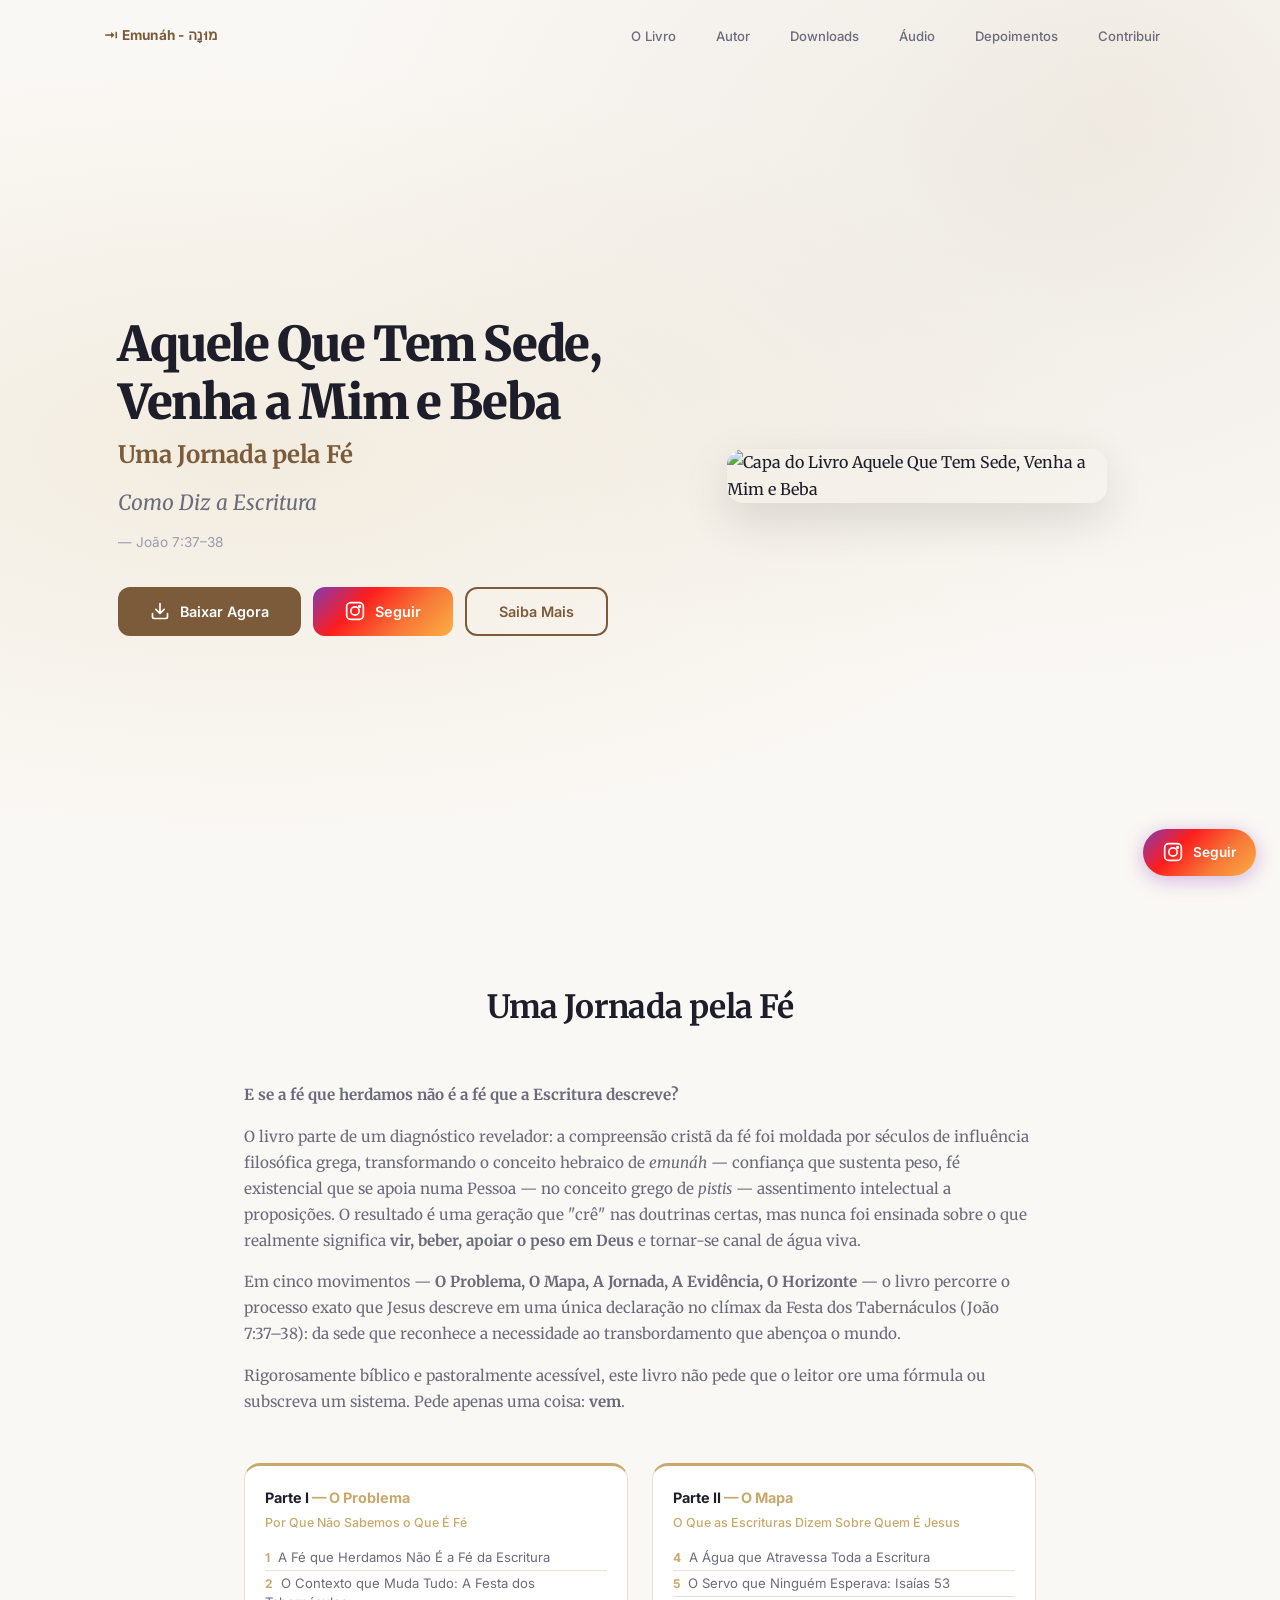
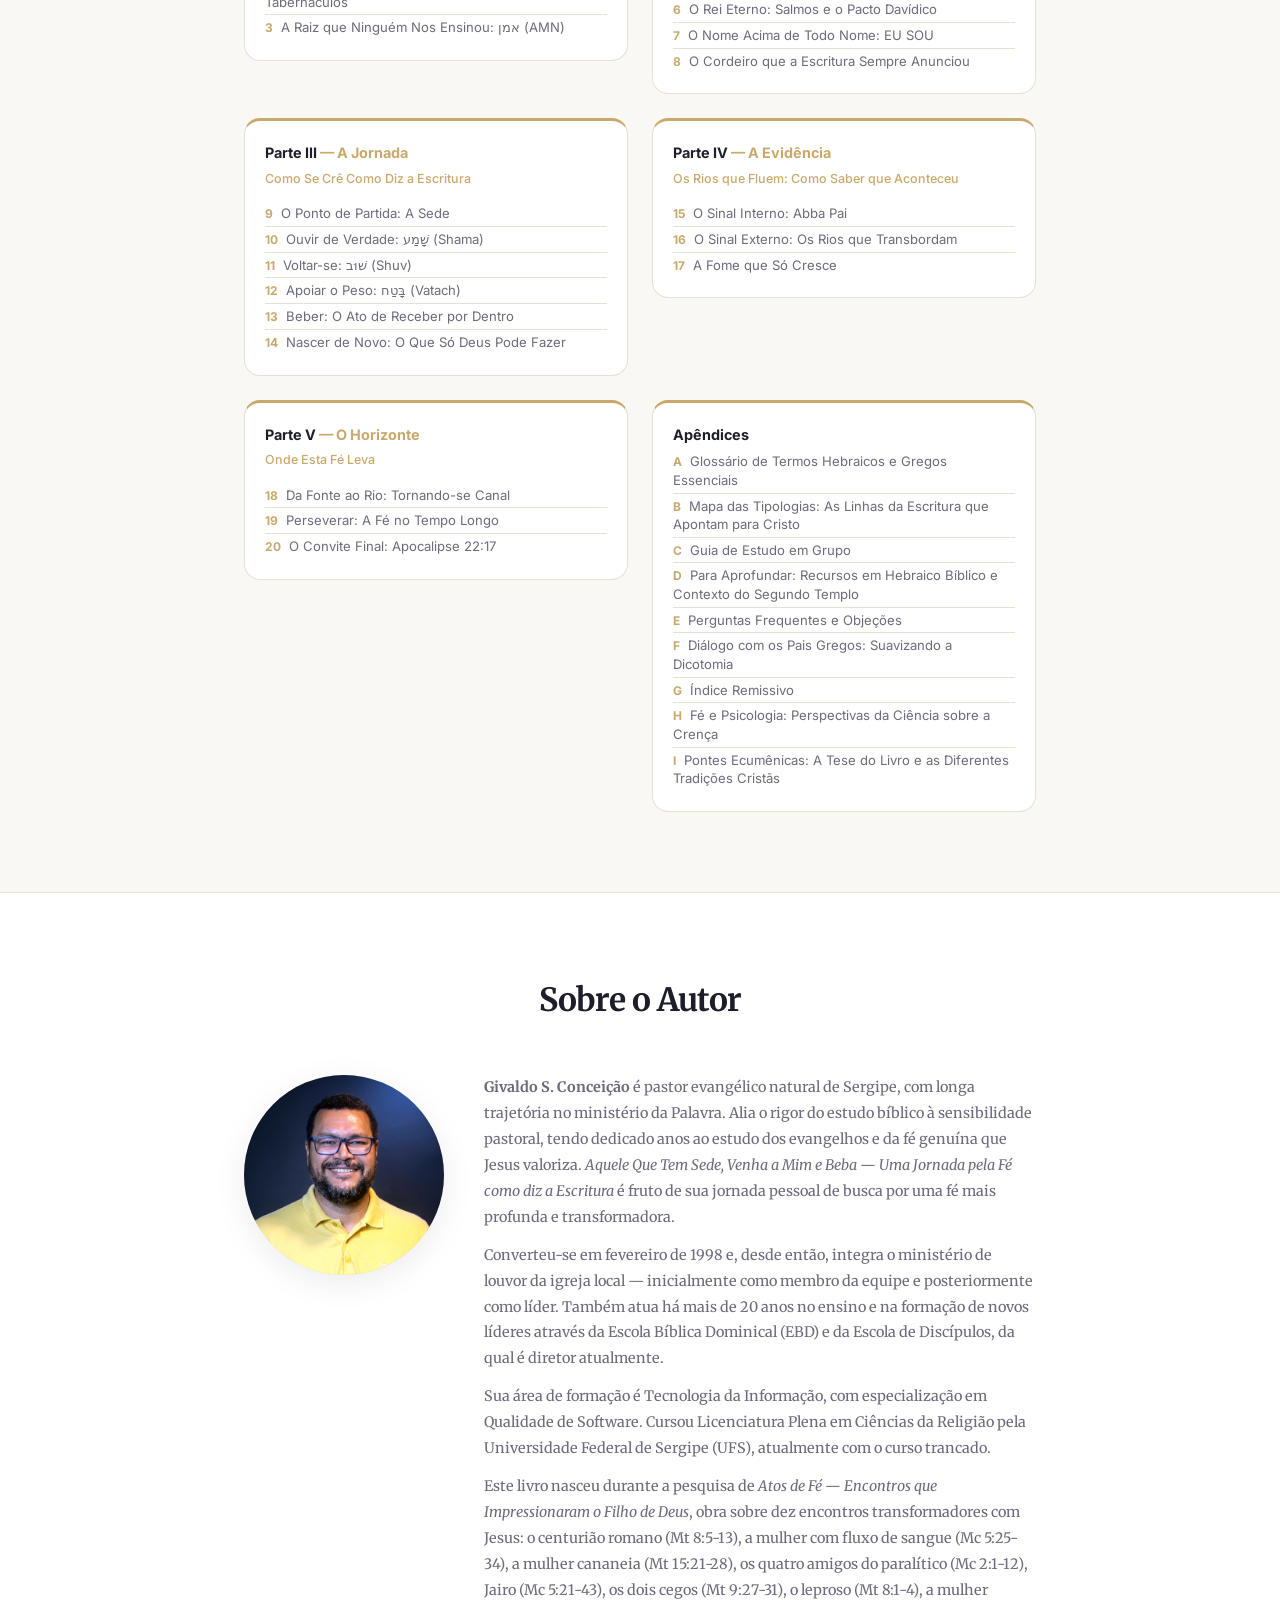
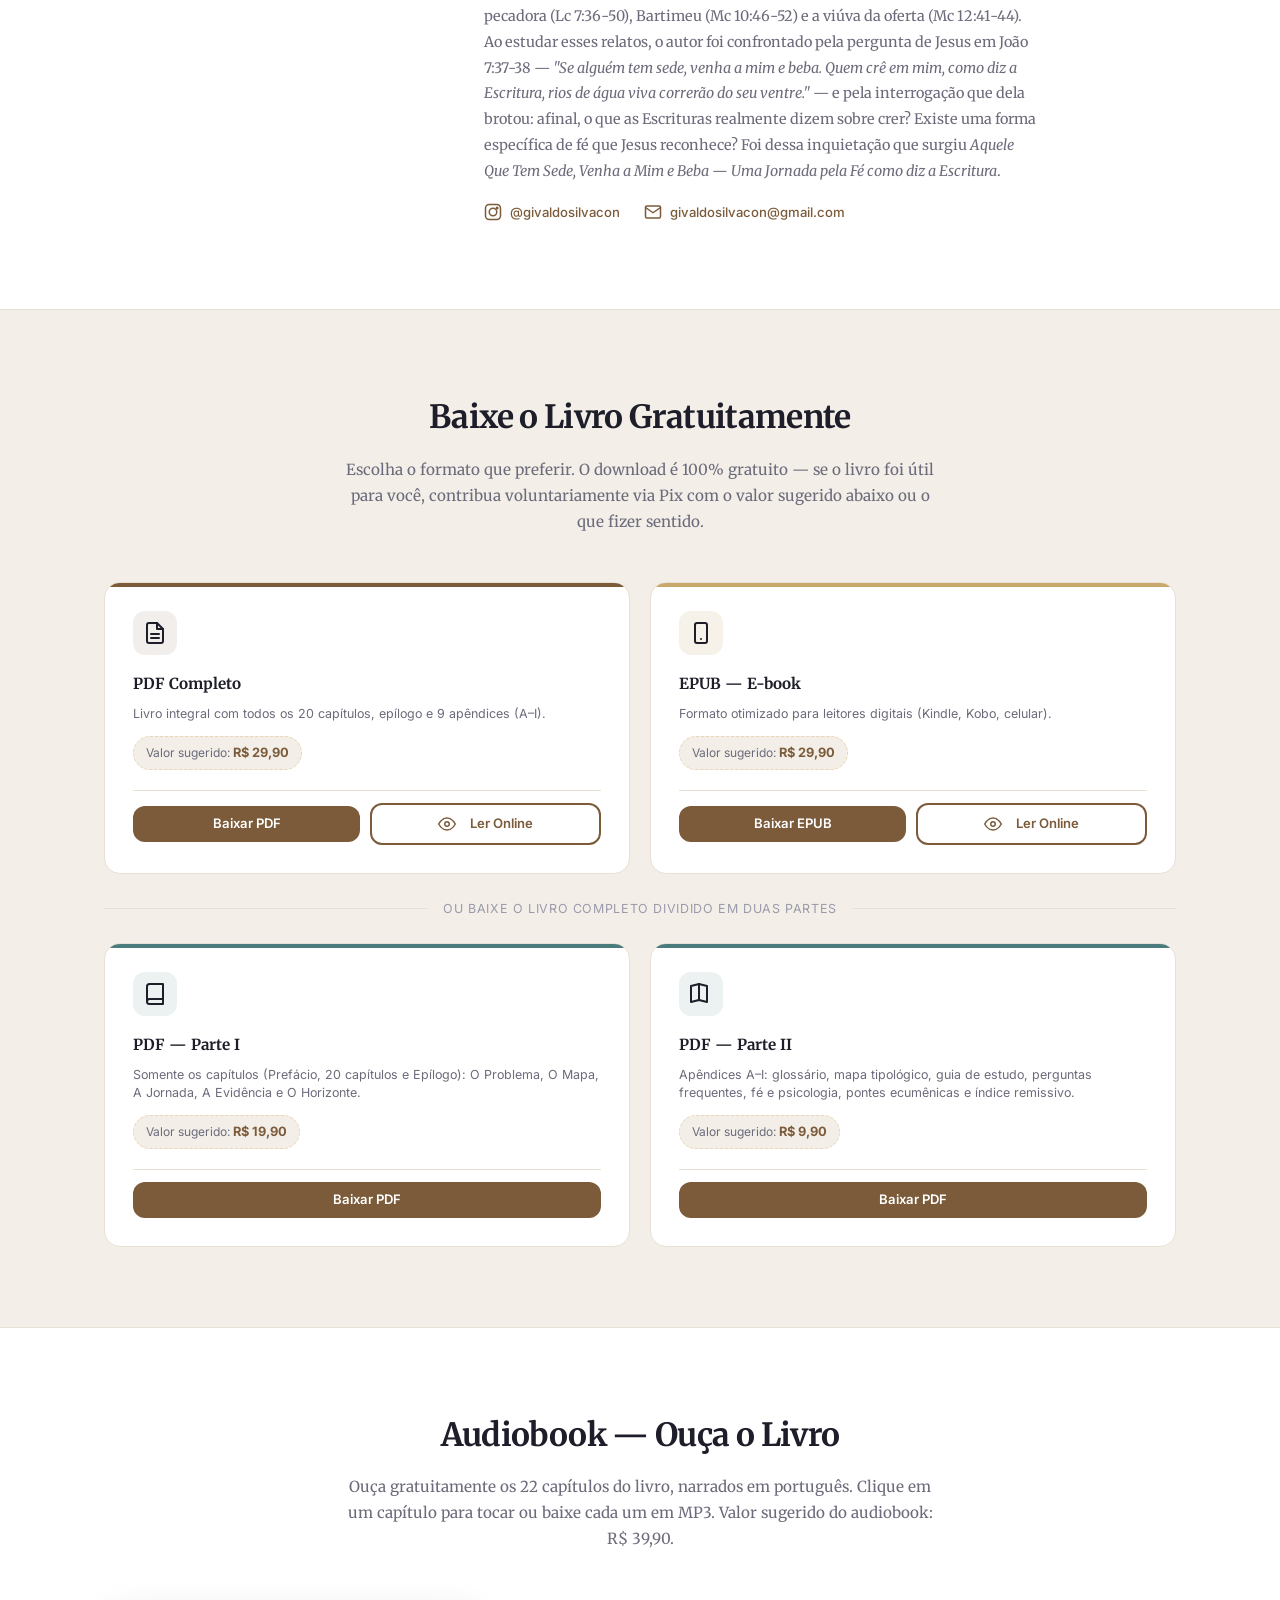
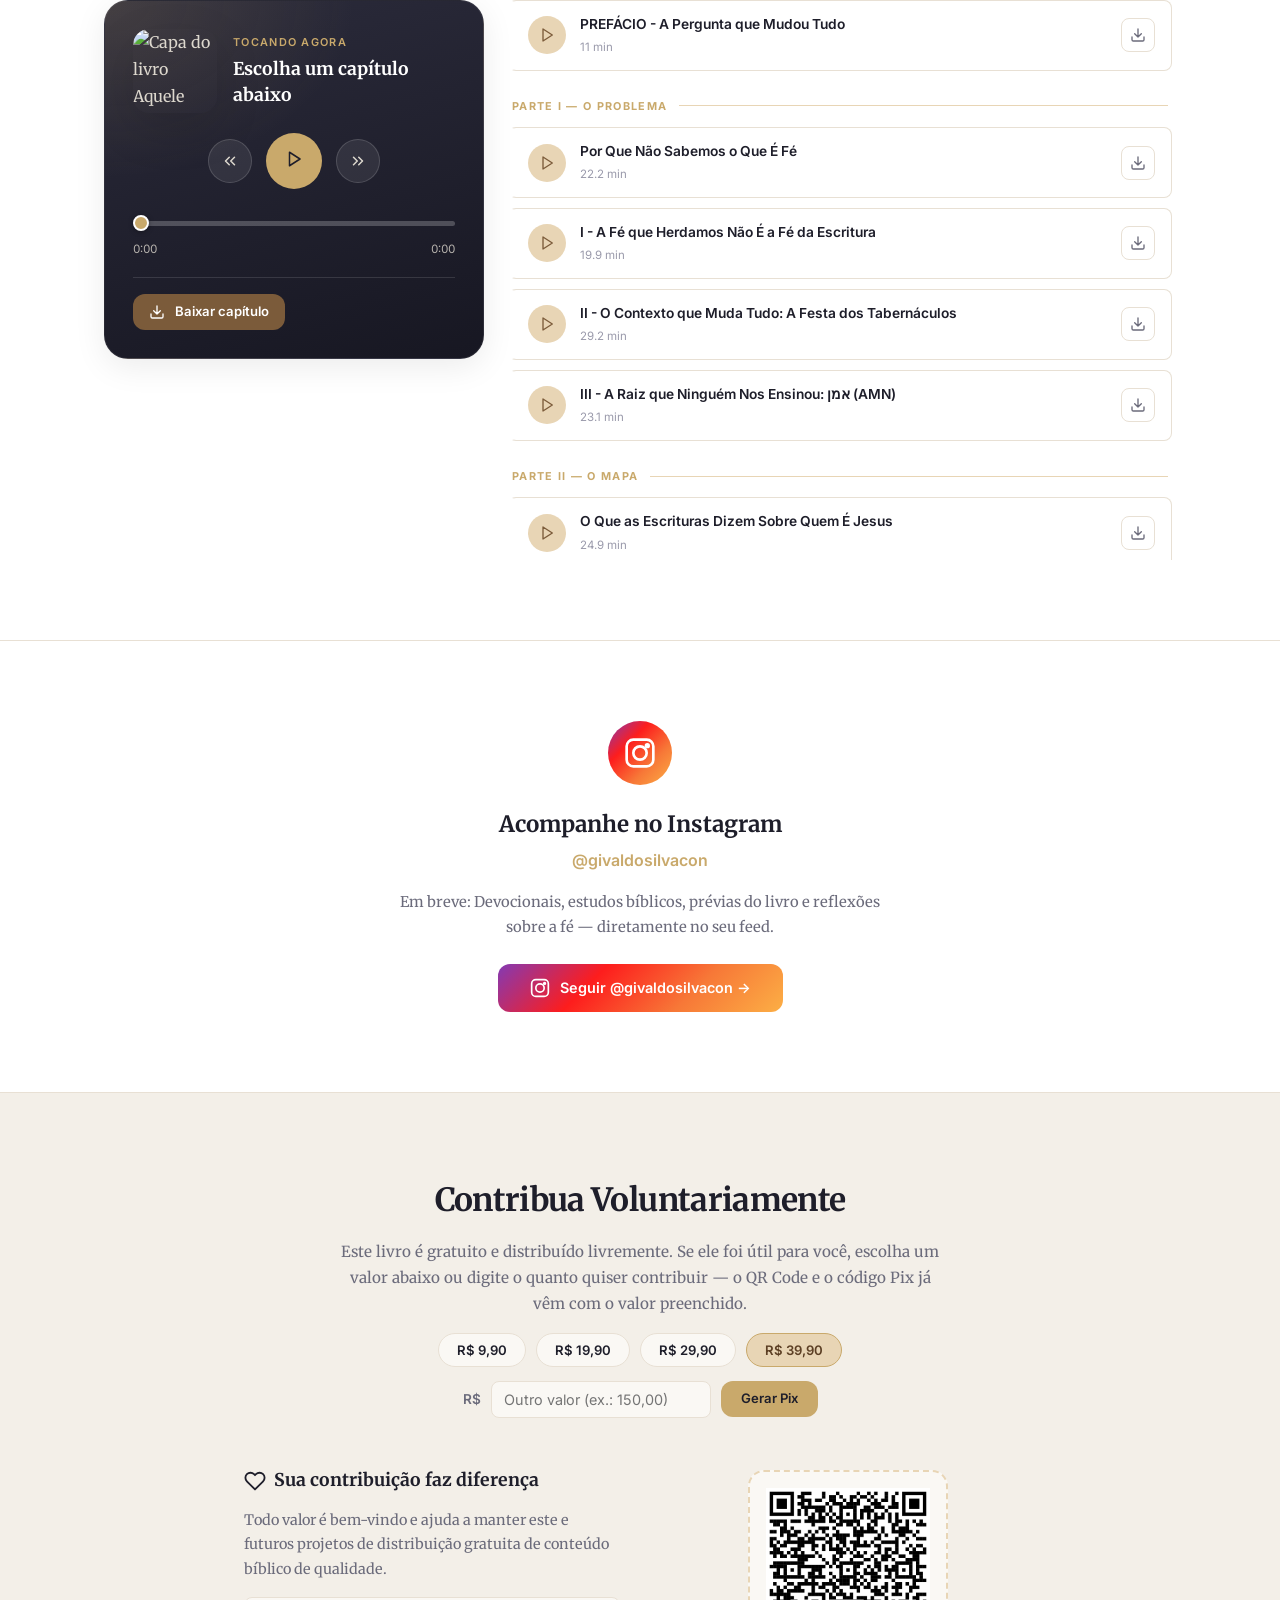
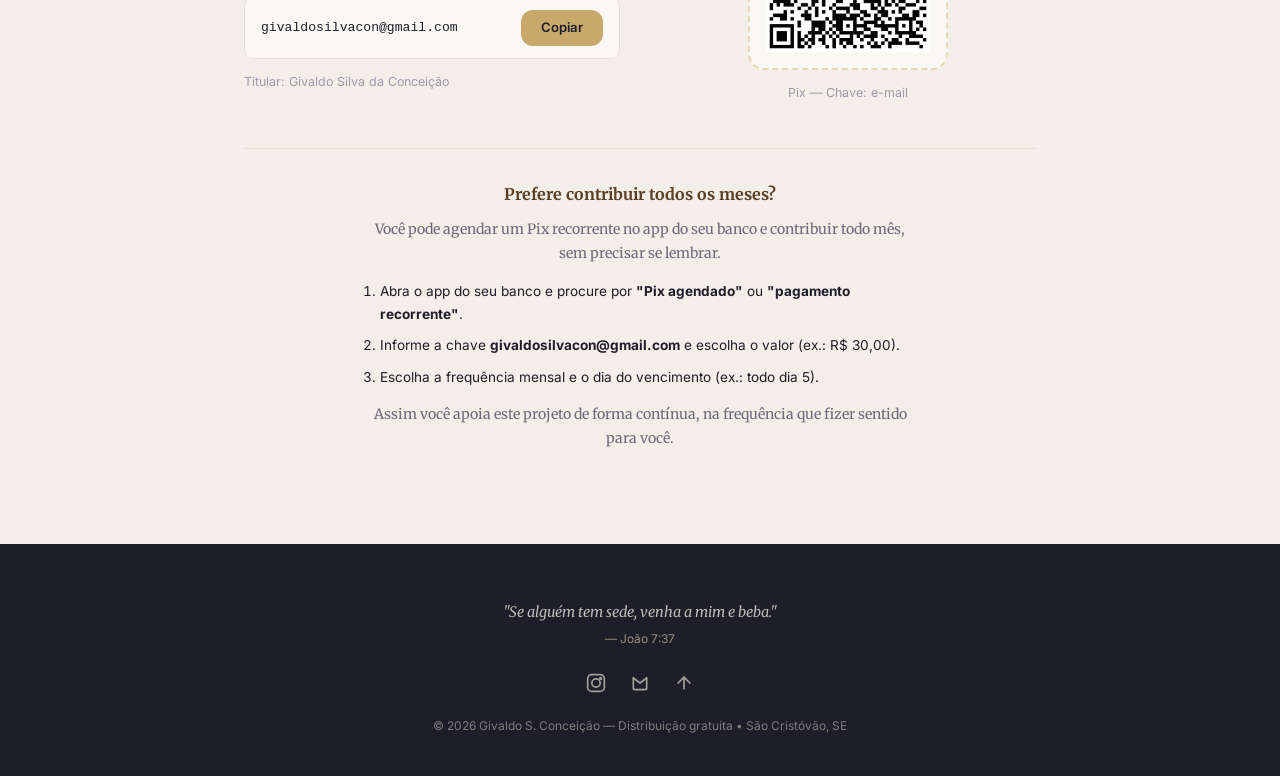
==== commit 4a5eb7cb: "adicionado audio e melhorias Adicionado leitura online, audiobook, indicação de contribuição e outra" ====
--- a/index.html
+++ b/index.html
@@ -55,6 +55,7 @@
         <li><a href="#livro">O Livro</a></li>
         <li><a href="#autor">Autor</a></li>
         <li><a href="#downloads">Downloads</a></li>
+        <li><a href="#audio">Áudio</a></li>
         <li><a href="#depoimentos">Depoimentos</a></li>
         <li><a href="#contribuir">Contribuir</a></li>
       </ul>
@@ -185,6 +186,8 @@
               <li><span class="ch-num">E</span> Perguntas Frequentes e Objeções</li>
               <li><span class="ch-num">F</span> Diálogo com os Pais Gregos: Suavizando a Dicotomia</li>
               <li><span class="ch-num">G</span> Índice Remissivo</li>
+              <li><span class="ch-num">H</span> Fé e Psicologia: Perspectivas da Ciência sobre a Crença</li>
+              <li><span class="ch-num">I</span> Pontes Ecumênicas: A Tese do Livro e as Diferentes Tradições Cristãs</li>
             </ul>
           </div>
         </div>
@@ -253,33 +256,34 @@
       <div class="section-header fade-in">
         <h2 class="section-title">Baixe o Livro Gratuitamente</h2>
         <p class="section-desc">
-          Escolha o formato que preferir. O livro é 100% gratuito — contribua voluntariamente
-          se desejar.
+          Escolha o formato que preferir. O download é 100% gratuito — se o livro foi útil para
+          você, contribua voluntariamente via Pix com o valor sugerido abaixo ou o que fizer sentido.
         </p>
       </div>
       <div class="downloads-grid">
         <div class="download-card download-card--pdf fade-in" data-dl-key="pdf_completo">
           <div class="download-card-icon"><svg width="24" height="24" viewBox="0 0 24 24" fill="none" stroke="currentColor" stroke-width="2" stroke-linecap="round" stroke-linejoin="round"><path d="M14 2H6a2 2 0 00-2 2v16a2 2 0 002 2h12a2 2 0 002-2V8z"/><polyline points="14,2 14,8 20,8"/><line x1="16" y1="13" x2="8" y2="13"/><line x1="16" y1="17" x2="8" y2="17"/></svg></div>
           <h3 class="download-card-title">PDF Completo</h3>
-          <p class="download-card-desc">Livro integral com todos os 20 capítulos, epílogo e 7 apêndices.</p>
+          <p class="download-card-desc">Livro integral com todos os 20 capítulos, epílogo e 9 apêndices (A–I).</p>
+          <p class="value-anchor">Valor sugerido: <strong>R$ 29,90</strong></p>
           <div class="download-card-meta">
-            <a href="book/Aquele%20Que%20Tem%20Sede%2C%20Venha%20a%20Mim%20e%20Beba%20-%20Como%20Diz%20a%20Escritura%20-%2016x23%20-%20PDF%20-%20Completo.pdf"
+            <a href="book/Aquele%20Que%20Tem%20Sede%2C%20Venha%20a%20Mim%20e%20Beba%20-%20Completo.pdf"
                class="btn btn-primary btn-sm" download>Baixar PDF</a>
-            <span class="download-count"><svg width="14" height="14" viewBox="0 0 24 24" fill="none" stroke="currentColor" stroke-width="2" stroke-linecap="round" stroke-linejoin="round" style="vertical-align:middle;margin-right:2px;"><path d="M21 15v4a2 2 0 01-2 2H5a2 2 0 01-2-2v-4M7 10l5 5 5-5M12 15V3"/></svg> <strong>0</strong> downloads</span>
-          </div>
-          <div class="download-card-extra">
-            <a href="book/Aquele%20Que%20Tem%20Sede%2C%20Venha%20a%20Mim%20e%20Beba%20-%20Como%20Diz%20a%20Escritura%20-%2016x23%20-%20PDF%20-%20Completo.pdf"
-               target="_blank" class="btn btn-outline btn-sm" style="width:100%;justify-content:center;"><svg width="18" height="18" viewBox="0 0 24 24" fill="none" stroke="currentColor" stroke-width="2" stroke-linecap="round" stroke-linejoin="round" style="vertical-align:middle;margin-right:4px;"><path d="M1 12s4-8 11-8 11 8 11 8-4 8-11 8-11-8-11-8z"/><circle cx="12" cy="12" r="3"/></svg> Ler Online</a>
+            <a href="ver.html"
+               target="_blank" rel="noopener"
+               class="btn btn-outline btn-sm"><svg width="18" height="18" viewBox="0 0 24 24" fill="none" stroke="currentColor" stroke-width="2" stroke-linecap="round" stroke-linejoin="round" style="vertical-align:middle;margin-right:4px;"><path d="M1 12s4-8 11-8 11 8 11 8-4 8-11 8-11-8-11-8z"/><circle cx="12" cy="12" r="3"/></svg> Ler Online</a>
           </div>
         </div>
         <div class="download-card download-card--epub fade-in fade-in--delay-1" data-dl-key="epub">
           <div class="download-card-icon"><svg width="24" height="24" viewBox="0 0 24 24" fill="none" stroke="currentColor" stroke-width="2" stroke-linecap="round" stroke-linejoin="round"><rect x="6" y="2" width="12" height="20" rx="2" ry="2"/><line x1="12" y1="18" x2="12.01" y2="18"/></svg></div>
           <h3 class="download-card-title">EPUB — E-book</h3>
           <p class="download-card-desc">Formato otimizado para leitores digitais (Kindle, Kobo, celular).</p>
+          <p class="value-anchor">Valor sugerido: <strong>R$ 29,90</strong></p>
           <div class="download-card-meta">
-            <a href="book/Book_16x23-Sumario.epub"
+            <a href="book/Aquele%20Que%20Tem%20Sede%2C%20Venha%20a%20Mim%20e%20Beba%20-%20Completo.epub"
                class="btn btn-primary btn-sm" download>Baixar EPUB</a>
-            <span class="download-count"><svg width="14" height="14" viewBox="0 0 24 24" fill="none" stroke="currentColor" stroke-width="2" stroke-linecap="round" stroke-linejoin="round" style="vertical-align:middle;margin-right:2px;"><path d="M21 15v4a2 2 0 01-2 2H5a2 2 0 01-2-2v-4M7 10l5 5 5-5M12 15V3"/></svg> <strong>0</strong> downloads</span>
+            <a href="ler.html"
+               class="btn btn-outline btn-sm"><svg width="18" height="18" viewBox="0 0 24 24" fill="none" stroke="currentColor" stroke-width="2" stroke-linecap="round" stroke-linejoin="round" style="vertical-align:middle;margin-right:4px;"><path d="M1 12s4-8 11-8 11 8 11 8-4 8-11 8-11-8-11-8z"/><circle cx="12" cy="12" r="3"/></svg> Ler Online</a>
           </div>
         </div>
         <div class="downloads-divider fade-in">
@@ -288,23 +292,83 @@
         <div class="download-card download-card--part fade-in fade-in--delay-2" data-dl-key="pdf_parte1">
           <div class="download-card-icon"><svg width="24" height="24" viewBox="0 0 24 24" fill="none" stroke="currentColor" stroke-width="2" stroke-linecap="round" stroke-linejoin="round"><path d="M4 19.5A2.5 2.5 0 016.5 17H20"/><path d="M6.5 2H20v20H6.5A2.5 2.5 0 014 19.5v-15A2.5 2.5 0 016.5 2z"/></svg></div>
           <h3 class="download-card-title">PDF — Parte I</h3>
-          <p class="download-card-desc">Os cinco movimentos completos: O Problema, O Mapa, A Jornada, A Evidência e O Horizonte.</p>
+          <p class="download-card-desc">Somente os capítulos (Prefácio, 20 capítulos e Epílogo): O Problema, O Mapa, A Jornada, A Evidência e O Horizonte.</p>
+          <p class="value-anchor">Valor sugerido: <strong>R$ 19,90</strong></p>
           <div class="download-card-meta">
-            <a href="book/Aquele%20Que%20Tem%20Sede%2C%20Venha%20a%20Mim%20e%20Beba%20-%20Como%20Diz%20a%20Escritura%20-%2016x23%20-%20PDF%20-%20Parte%20I.pdf"
+            <a href="book/Aquele%20Que%20Tem%20Sede%2C%20Venha%20a%20Mim%20e%20Beba%20-%20Parte%20I.pdf"
                class="btn btn-primary btn-sm" download>Baixar PDF</a>
-            <span class="download-count"><svg width="14" height="14" viewBox="0 0 24 24" fill="none" stroke="currentColor" stroke-width="2" stroke-linecap="round" stroke-linejoin="round" style="vertical-align:middle;margin-right:2px;"><path d="M21 15v4a2 2 0 01-2 2H5a2 2 0 01-2-2v-4M7 10l5 5 5-5M12 15V3"/></svg> <strong>0</strong> downloads</span>
           </div>
         </div>
         <div class="download-card download-card--part fade-in fade-in--delay-3" data-dl-key="pdf_parte2">
           <div class="download-card-icon"><svg width="24" height="24" viewBox="0 0 24 24" fill="none" stroke="currentColor" stroke-width="2" stroke-linecap="round" stroke-linejoin="round"><path d="M2 4l8-2 8 2v16l-8-2-8 2V4z"/><path d="M10 2v16"/></svg></div>
           <h3 class="download-card-title">PDF — Parte II</h3>
-          <p class="download-card-desc">Apêndices A–G: glossário, mapa tipológico, guia de estudo, perguntas frequentes e índice remissivo.</p>
+          <p class="download-card-desc">Apêndices A–I: glossário, mapa tipológico, guia de estudo, perguntas frequentes, fé e psicologia, pontes ecumênicas e índice remissivo.</p>
+          <p class="value-anchor">Valor sugerido: <strong>R$ 9,90</strong></p>
           <div class="download-card-meta">
-            <a href="book/Aquele%20Que%20Tem%20Sede%2C%20Venha%20a%20Mim%20e%20Beba%20-%20Como%20Diz%20a%20Escritura%20-%2016x23%20-%20PDF%20-%20Parte%20II.pdf"
+            <a href="book/Aquele%20Que%20Tem%20Sede%2C%20Venha%20a%20Mim%20e%20Beba%20-%20Parte%20II.pdf"
                class="btn btn-primary btn-sm" download>Baixar PDF</a>
-            <span class="download-count"><svg width="14" height="14" viewBox="0 0 24 24" fill="none" stroke="currentColor" stroke-width="2" stroke-linecap="round" stroke-linejoin="round" style="vertical-align:middle;margin-right:2px;"><path d="M21 15v4a2 2 0 01-2 2H5a2 2 0 01-2-2v-4M7 10l5 5 5-5M12 15V3"/></svg> <strong>0</strong> downloads</span>
-          </div>
-        </div>
+          </div>
+        </div>
+      </div>
+    </div>
+  </section>
+
+  <!-- AUDIO -->
+  <section class="section section--white" id="audio">
+    <div class="container">
+      <div class="section-header fade-in">
+        <h2 class="section-title">Audiobook — Ouça o Livro</h2>
+        <p class="section-desc">
+          Ouça gratuitamente os 22 capítulos do livro, narrados em português. Clique em um
+          capítulo para tocar ou baixe cada um em MP3. Valor sugerido do audiobook: R$ 39,90.
+        </p>
+      </div>
+
+      <div class="audio-layout fade-in fade-in--delay-1">
+        <div class="player" aria-live="polite">
+          <div class="player-head">
+            <div class="player-art">
+              <img src="img/Capa_book_livro.jpg" alt="Capa do livro Aquele Que Tem Sede, Venha a Mim e Beba">
+              <span class="player-art-eq" aria-hidden="true"><i></i><i></i><i></i></span>
+            </div>
+            <div class="player-head-info">
+              <div class="player-label">Tocando agora</div>
+              <h3 class="player-title" id="audio-title">Escolha um capítulo abaixo</h3>
+            </div>
+          </div>
+          <audio id="audio-el" preload="none"></audio>
+          <div class="player-controls">
+            <button class="player-btn" id="btn-prev" aria-label="Capítulo anterior" title="Anterior">
+              <svg viewBox="0 0 24 24" fill="none" stroke="currentColor" stroke-width="2" stroke-linecap="round" stroke-linejoin="round"><path d="M11 17l-5-5 5-5"/><path d="M18 17l-5-5 5-5"/></svg>
+            </button>
+            <button class="player-btn player-btn--play" id="btn-play" aria-label="Tocar ou pausar">
+              <span class="player-icon-play">
+                <svg viewBox="0 0 24 24" fill="none" stroke="currentColor" stroke-width="2" stroke-linecap="round" stroke-linejoin="round"><polygon points="6 3 20 12 6 21 6 3"/></svg>
+              </span>
+              <span class="player-icon-pause">
+                <svg viewBox="0 0 24 24" fill="none" stroke="currentColor" stroke-width="2" stroke-linecap="round" stroke-linejoin="round"><rect x="6" y="4" width="4" height="16"/><rect x="14" y="4" width="4" height="16"/></svg>
+              </span>
+            </button>
+            <button class="player-btn" id="btn-next" aria-label="Próximo capítulo" title="Próximo">
+              <svg viewBox="0 0 24 24" fill="none" stroke="currentColor" stroke-width="2" stroke-linecap="round" stroke-linejoin="round"><path d="M13 17l5-5-5-5"/><path d="M6 17l5-5-5-5"/></svg>
+            </button>
+          </div>
+          <div class="player-track">
+            <input type="range" id="audio-seek" min="0" max="100" step="0.1" value="0" aria-label="Posição do áudio">
+            <div class="player-times">
+              <span id="audio-current">0:00</span>
+              <span id="audio-duration">0:00</span>
+            </div>
+          </div>
+          <div class="player-actions">
+            <a class="btn btn-primary btn-sm" id="audio-download" href="#" download>
+              <svg width="16" height="16" viewBox="0 0 24 24" fill="none" stroke="currentColor" stroke-width="2" stroke-linecap="round" stroke-linejoin="round" style="vertical-align:middle;"><path d="M21 15v4a2 2 0 01-2 2H5a2 2 0 01-2-2v-4M7 10l5 5 5-5M12 15V3"/></svg>
+              Baixar capítulo
+            </a>
+          </div>
+        </div>
+
+        <div class="audio-tracks" id="audio-tracks" role="list" aria-label="Capítulos do audiobook"></div>
       </div>
     </div>
   </section>
@@ -426,8 +490,21 @@
         <h2 class="section-title">Contribua Voluntariamente</h2>
         <p class="section-desc">
           Este livro é gratuito e distribuído livremente. Se ele foi útil para você,
-          considere fazer uma contribuição voluntária via Pix.
+          escolha um valor abaixo ou digite o quanto quiser contribuir — o QR Code e o
+          código Pix já vêm com o valor preenchido.
         </p>
+        <div class="pix-chips" role="list" aria-label="Valores sugeridos de contribuição">
+          <button type="button" class="pix-chip" role="listitem" data-value="9.90">R$ 9,90</button>
+          <button type="button" class="pix-chip" role="listitem" data-value="19.90">R$ 19,90</button>
+          <button type="button" class="pix-chip" role="listitem" data-value="29.90">R$ 29,90</button>
+          <button type="button" class="pix-chip pix-chip--highlight" role="listitem" data-value="39.90">R$ 39,90</button>
+        </div>
+        <div class="pix-custom">
+          <span class="pix-custom-prefix">R$</span>
+          <input type="text" id="pix-value" inputmode="decimal" pattern="[0-9]*[.,]?[0-9]*"
+                 placeholder="Outro valor (ex.: 150,00)" aria-label="Outro valor em reais">
+          <button type="button" class="btn btn-accent btn-sm" id="pix-generate">Gerar Pix</button>
+        </div>
       </div>
       <div class="pix-grid fade-in fade-in--delay-1">
         <div class="pix-info">
@@ -440,6 +517,14 @@
             <code>givaldosilvacon@gmail.com</code>
             <button class="btn btn-accent btn-sm pix-copy-btn">Copiar</button>
           </div>
+          <div class="pix-copy-block" id="pix-copy-block" hidden>
+            <p class="pix-copy-title">Pix Copia e Cola — <strong id="pix-amount-label"></strong></p>
+            <div class="pix-key-box pix-key-box--code">
+              <code id="pix-copy-code"></code>
+              <button class="btn btn-accent btn-sm" id="pix-copy-copy">Copiar</button>
+            </div>
+            <p class="pix-copy-note">Abra o app do seu banco, cole o código e o valor já estará preenchido.</p>
+          </div>
           <p style="margin-top:12px;font-size:0.78rem;color:var(--text-light);font-family:var(--font-sans);">
             Titular: Givaldo Silva da Conceição
           </p>
@@ -448,8 +533,21 @@
           <div class="pix-qr-placeholder" id="pix-qr">
             <img src="img/qrplus-pix.jpg" alt="QR Code PIX para contribuição voluntária" loading="lazy">
           </div>
-          <p class="pix-titular">Pix — Chave: e-mail</p>
-        </div>
+          <p class="pix-titular" id="pix-titular">Pix — Chave: e-mail</p>
+        </div>
+      </div>
+      <div class="pix-recurring fade-in">
+        <h3>Prefere contribuir todos os meses?</h3>
+        <p>
+          Você pode agendar um Pix recorrente no app do seu banco e contribuir todo mês,
+          sem precisar se lembrar.
+        </p>
+        <ol>
+          <li>Abra o app do seu banco e procure por <strong>"Pix agendado"</strong> ou <strong>"pagamento recorrente"</strong>.</li>
+          <li>Informe a chave <strong>givaldosilvacon@gmail.com</strong> e escolha o valor (ex.: R$ 30,00).</li>
+          <li>Escolha a frequência mensal e o dia do vencimento (ex.: todo dia 5).</li>
+        </ol>
+        <p>Assim você apoia este projeto de forma contínua, na frequência que fizer sentido para você.</p>
       </div>
     </div>
   </section>
@@ -498,6 +596,65 @@
     <span>Seguir</span>
   </a>
 
+  <script type="application/json" id="audio-manifest-fallback">
+[
+  { "id": "00_prefacio", "title": "Prefácio — A Pergunta que Mudou Tudo", "file": "00_prefacio.mp3", "size_kb": 3871, "duration_min": 11.0 },
+  { "id": "cap_01", "title": "Capítulo 1 — A Fé que Herdamos", "file": "cap_01.mp3", "size_kb": 7798, "duration_min": 22.2 },
+  { "id": "cap_02", "title": "Capítulo 2 — O Contexto que Muda Tudo — Sukkot", "file": "cap_02.mp3", "size_kb": 7002, "duration_min": 19.9 },
+  { "id": "cap_03", "title": "Capítulo 3 — A Raiz que Ninguém Nos Ensinou — AMN", "file": "cap_03.mp3", "size_kb": 10261, "duration_min": 29.2 },
+  { "id": "cap_04", "title": "Capítulo 4 — A Água que Atravessa Toda a Escritura", "file": "cap_04.mp3", "size_kb": 8105, "duration_min": 23.1 },
+  { "id": "cap_05", "title": "Capítulo 5 — O Servo que Ninguém Esperava — Isaías 53", "file": "cap_05.mp3", "size_kb": 8750, "duration_min": 24.9 },
+  { "id": "cap_06", "title": "Capítulo 6 — O Rei Eterno — Salmos e o Pacto Davídico", "file": "cap_06.mp3", "size_kb": 9164, "duration_min": 26.1 },
+  { "id": "cap_07", "title": "Capítulo 7 — O Nome Acima de Todo Nome — EU SOU", "file": "cap_07.mp3", "size_kb": 8315, "duration_min": 23.7 },
+  { "id": "cap_08", "title": "Capítulo 8 — O Cordeiro que a Escritura Sempre Anunciou", "file": "cap_08.mp3", "size_kb": 9581, "duration_min": 27.3 },
+  { "id": "cap_09", "title": "Capítulo 9 — O Ponto de Partida — A Sede", "file": "cap_09.mp3", "size_kb": 7938, "duration_min": 22.6 },
+  { "id": "cap_10", "title": "Capítulo 10 — Ouvir de Verdade — Shama", "file": "cap_10.mp3", "size_kb": 8160, "duration_min": 23.2 },
+  { "id": "cap_11", "title": "Capítulo 11 — Voltar-se — Shuv", "file": "cap_11.mp3", "size_kb": 9355, "duration_min": 26.6 },
+  { "id": "cap_12", "title": "Capítulo 12 — Apoiar o Peso — Vatach", "file": "cap_12.mp3", "size_kb": 7973, "duration_min": 22.7 },
+  { "id": "cap_13", "title": "Capítulo 13 — Beber — O Ato de Receber por Dentro", "file": "cap_13.mp3", "size_kb": 9651, "duration_min": 27.5 },
+  { "id": "cap_14", "title": "Capítulo 14 — Nascer de Novo — O Que Só Deus Pode Fazer", "file": "cap_14.mp3", "size_kb": 9809, "duration_min": 27.9 },
+  { "id": "cap_15", "title": "Capítulo 15 — O Sinal Interno — Abba Pai", "file": "cap_15.mp3", "size_kb": 8736, "duration_min": 24.9 },
+  { "id": "cap_16", "title": "Capítulo 16 — O Sinal Externo — Os Rios que Transbordam", "file": "cap_16.mp3", "size_kb": 10028, "duration_min": 28.5 },
+  { "id": "cap_17", "title": "Capítulo 17 — A Fome que Só Cresce", "file": "cap_17.mp3", "size_kb": 9520, "duration_min": 27.1 },
+  { "id": "cap_18", "title": "Capítulo 18 — Da Fonte ao Rio — Tornando-se Canal", "file": "cap_18.mp3", "size_kb": 8846, "duration_min": 25.2 },
+  { "id": "cap_19", "title": "Capítulo 19 — Perseverar — A Fé no Tempo Longo", "file": "cap_19.mp3", "size_kb": 7403, "duration_min": 21.1 },
+  { "id": "cap_20", "title": "Capítulo 20 — O Convite Final — Apocalipse 22:17", "file": "cap_20.mp3", "size_kb": 4770, "duration_min": 13.6 },
+  { "id": "epilogo", "title": "Epílogo — Ainda com Sede, mas de um Jeito Diferente", "file": "epilogo.mp3", "size_kb": 3684, "duration_min": 10.5 }
+]
+  </script>
+  <script type="text/plain" id="audio-indice-fallback">
+Audiobook 
+
+PREFÁCIO - A Pergunta que Mudou Tudo
+PARTE I — O PROBLEMA. Por Que Não Sabemos o Que É Fé?
+I - A Fé que Herdamos Não É a Fé da Escritura
+II - O Contexto que Muda Tudo: A Festa dos Tabernáculos
+III - A Raiz que Ninguém Nos Ensinou: אמן (AMN)
+PARTE II — O MAPA. O Que as Escrituras Dizem Sobre Quem É Jesus
+IV - A Água que Atravessa Toda a Escritura
+V - O Servo que Ninguém Esperava: Isaías 53
+VI - O Rei Eterno: Salmos e o Pacto Davídico
+VII - O Nome Acima de Todo Nome: EU SOU
+VIII - O Cordeiro que a Escritura Sempre Anunciou
+PARTE III — A JORNADA. Quem Crê em Mim, como Diz a Escritura
+IX - O Ponto de Partida: A Sede
+X - Ouvir de Verdade: שָׁמַע (Shama)
+XI - Voltar-se: שוּב (Shuv)
+XII - Apoiar o Peso: בָׁטַח (Vatach)
+XIII - Beber: O Ato de Receber por Dentro
+XIV - Nascer de Novo: O Que Só Deus Pode Fazer
+PARTE IV — A EVIDÊNCIA. Os Rios que Fluem: Como Saber que Aconteceu
+XV - O Sinal Interno: Abba Pai
+XVI - O Sinal Externo: Os Rios que Transbordam
+XVII - A Fome que Só Cresce
+PARTE V — O HORIZONTE. Onde Esta Fé Leva
+XVIII - Da Fonte ao Rio: Tornando-se Canal
+XIX - Perseverar: A Fé no Tempo Longo
+XX - O Convite Final: Apocalipse 22:17
+EPÍLOGO - Ainda com Sede — Mas de um Jeito Diferente
+  </script>
+  <script src="js/pix.js"></script>
+  <script src="js/qrcode.min.js"></script>
   <script src="js/main.js"></script>
 </body>
 </html>
--- a/css/style.css
+++ b/css/style.css
@@ -341,10 +341,19 @@
   font-size: 0.78rem; color: var(--text-secondary);
   font-family: var(--font-sans); line-height: 1.5;
 }
+.value-anchor {
+  font-family: var(--font-sans); font-size: 0.75rem; color: var(--text-secondary);
+  background: var(--bg-alt); border: 1px dashed var(--accent-soft);
+  border-radius: 100px; padding: 5px 12px; margin-top: 4px;
+  align-self: flex-start;
+}
+.value-anchor strong { color: var(--primary); font-size: 0.8rem; }
 .download-card-meta {
   display: flex; align-items: center; justify-content: space-between;
+  gap: 10px; flex-wrap: wrap;
   margin-top: 12px; padding-top: 12px; border-top: 1px solid var(--border);
 }
+.download-card-meta .btn { flex: 1; justify-content: center; }
 .download-count {
   font-family: var(--font-sans); font-size: 0.78rem; color: var(--text-light);
   display: flex; align-items: center; gap: 4px;
@@ -366,6 +375,207 @@
 @media (max-width: 640px) {
   .downloads-grid { grid-template-columns: 1fr; }
   .downloads-divider { text-align: center; font-size: 0.7rem; }
+}
+
+/* AUDIO */
+.audio-layout {
+  display: grid; grid-template-columns: 380px 1fr; gap: 24px;
+  align-items: start;
+}
+
+.player {
+  background:
+    radial-gradient(120% 90% at 0% 0%, rgba(201,169,107,0.16), transparent 55%),
+    linear-gradient(165deg, #2B2B3B 0%, #171722 100%);
+  color: var(--text-on-dark);
+  border: 1px solid rgba(255,255,255,0.07);
+  border-radius: var(--radius-lg); padding: 28px;
+  position: sticky; top: calc(var(--nav-height) + 20px);
+  box-shadow: var(--shadow-md);
+}
+.player-label {
+  font-family: var(--font-sans); font-size: 0.68rem; font-weight: 600;
+  letter-spacing: 0.12em; text-transform: uppercase; color: var(--accent);
+  margin-bottom: 6px;
+}
+.player-head {
+  display: flex; align-items: center; gap: 16px;
+  margin-bottom: 20px;
+}
+.player-art {
+  position: relative; flex-shrink: 0;
+  width: 84px; height: 84px; border-radius: var(--radius-md);
+  overflow: hidden; box-shadow: var(--shadow-lg);
+  transition: box-shadow 0.3s;
+}
+.player-art img { width: 100%; height: 100%; object-fit: cover; display: block; }
+.player--playing .player-art {
+  box-shadow: 0 0 0 3px rgba(201,169,107,0.4), var(--shadow-lg);
+}
+.player-art-eq {
+  display: none; align-items: flex-end; gap: 3px;
+  position: absolute; left: 8px; bottom: 8px;
+  background: rgba(0,0,0,0.5); border-radius: 6px; padding: 6px 7px;
+}
+.player--playing .player-art-eq { display: flex; }
+.player-art-eq i {
+  width: 3px; height: 14px; border-radius: 2px;
+  background: var(--accent);
+  transform-origin: bottom;
+  animation: eq 0.9s ease-in-out infinite alternate;
+}
+.player-art-eq i:nth-child(1) { animation-delay: 0s; }
+.player-art-eq i:nth-child(2) { animation-delay: 0.25s; }
+.player-art-eq i:nth-child(3) { animation-delay: 0.5s; }
+@keyframes eq {
+  from { transform: scaleY(0.25); }
+  to { transform: scaleY(1); }
+}
+.player-head-info { flex: 1; min-width: 0; }
+.player-title {
+  font-size: 1.1rem; font-weight: 700; line-height: 1.45; color: #fff;
+  display: -webkit-box; -webkit-line-clamp: 2; -webkit-box-orient: vertical;
+  overflow: hidden;
+}
+.player-controls {
+  display: flex; align-items: center; justify-content: center; gap: 14px;
+  margin-bottom: 18px;
+}
+.player-btn {
+  width: 44px; height: 44px; border-radius: 50%;
+  background: rgba(255,255,255,0.08); border: 1px solid rgba(255,255,255,0.15);
+  color: var(--text-on-dark); cursor: pointer;
+  display: flex; align-items: center; justify-content: center;
+  transition: background 0.2s, transform 0.2s;
+}
+.player-btn:hover { background: rgba(255,255,255,0.16); transform: translateY(-1px); }
+.player-btn svg { width: 18px; height: 18px; stroke: currentColor; }
+.player-btn--play {
+  width: 56px; height: 56px; background: var(--accent); color: var(--text);
+  border: none;
+}
+.player-btn--play:hover { background: #B89550; transform: scale(1.04); }
+.player-btn--play.player-btn--playing { box-shadow: 0 0 22px rgba(201,169,107,0.45); }
+.player-icon-pause { display: none; }
+.player-btn--playing .player-icon-play { display: none; }
+.player-btn--playing .player-icon-pause { display: block; }
+
+.player-track { margin-bottom: 18px; }
+.player-track input[type="range"] {
+  width: 100%; -webkit-appearance: none; appearance: none; height: 5px;
+  border-radius: 5px;
+  background: linear-gradient(to right, var(--accent) var(--seek, 0%), rgba(255,255,255,0.22) var(--seek, 0%));
+  outline: none; cursor: pointer;
+}
+.player-track input[type="range"]::-webkit-slider-thumb {
+  -webkit-appearance: none; width: 16px; height: 16px; border-radius: 50%;
+  background: var(--accent); border: 2px solid #fff;
+  box-shadow: 0 1px 5px rgba(0,0,0,0.35);
+  transition: box-shadow 0.2s;
+}
+.player-track input[type="range"]:hover::-webkit-slider-thumb,
+.player-track input[type="range"]:active::-webkit-slider-thumb {
+  box-shadow: 0 0 0 5px rgba(201,169,107,0.22);
+}
+.player-track input[type="range"]::-moz-range-thumb {
+  width: 16px; height: 16px; border-radius: 50%; background: var(--accent);
+  border: 2px solid #fff;
+}
+.player-track input[type="range"]:hover::-moz-range-thumb,
+.player-track input[type="range"]:active::-moz-range-thumb {
+  box-shadow: 0 0 0 5px rgba(201,169,107,0.22);
+}
+.player-times {
+  display: flex; justify-content: space-between;
+  font-family: var(--font-sans); font-size: 0.72rem;
+  font-variant-numeric: tabular-nums;
+  color: rgba(221,216,206,0.8); margin-top: 6px;
+}
+.player-actions {
+  display: flex; align-items: center; justify-content: space-between; gap: 12px;
+  padding-top: 16px; border-top: 1px solid rgba(255,255,255,0.12);
+}
+.player-actions .btn { padding: 10px 16px; flex-shrink: 0; }
+.player-actions .download-count { color: rgba(221,216,206,0.85); }
+.player-actions .download-count strong { color: var(--accent); }
+
+.audio-tracks {
+  display: flex; flex-direction: column; gap: 10px;
+  max-height: 560px; overflow-y: auto; padding-right: 4px;
+}
+.audio-tracks::-webkit-scrollbar { width: 6px; }
+.audio-tracks::-webkit-scrollbar-thumb { background: var(--border); border-radius: 3px; }
+.audio-tracks::-webkit-scrollbar-thumb:hover { background: var(--accent-soft); }
+
+.audio-part {
+  display: flex; align-items: center; gap: 12px;
+  font-family: var(--font-sans); font-size: 0.68rem; font-weight: 700;
+  letter-spacing: 0.12em; text-transform: uppercase; color: var(--accent);
+  padding: 16px 4px 0;
+}
+.audio-part::after {
+  content: ''; flex: 1; height: 1px; background: var(--accent-soft);
+}
+.audio-part:first-child { padding-top: 0; }
+.audio-part + .audio-track { margin-top: 2px; }
+
+.audio-track {
+  display: flex; align-items: center; gap: 14px;
+  background: var(--surface); border: 1px solid var(--border);
+  border-left: 4px solid transparent;
+  border-radius: var(--radius-sm); padding: 12px 16px;
+  transition: border-color 0.2s, box-shadow 0.2s, transform 0.2s;
+}
+.audio-track:hover { border-color: var(--accent-soft); box-shadow: var(--shadow-sm); transform: translateX(2px); }
+.audio-track--current { border-left-color: var(--accent); background: #FDFAF3; }
+.audio-track-play {
+  flex-shrink: 0; width: 38px; height: 38px; border-radius: 50%;
+  background: var(--accent-soft); border: none; cursor: pointer;
+  display: flex; align-items: center; justify-content: center; color: var(--primary);
+  transition: background 0.2s, color 0.2s;
+}
+.audio-track-play:hover { background: var(--accent); color: var(--text); }
+.audio-track-play svg { width: 16px; height: 16px; stroke: currentColor; }
+.audio-track-play-icon { display: flex; }
+.audio-track-pause { display: none; }
+.audio-track--active .audio-track-play-icon { display: none; }
+.audio-track--active .audio-track-pause { display: block; }
+.audio-track--current .audio-track-play { background: var(--accent); color: var(--text); }
+.audio-track--current .audio-track-title { color: var(--primary); }
+
+.audio-track-main { flex: 1; min-width: 0; cursor: pointer; }
+.audio-track-main:focus-visible { outline: 2px solid var(--accent); outline-offset: 2px; border-radius: 4px; }
+.audio-track-main:hover .audio-track-title { color: var(--primary); }
+.audio-track-title {
+  font-family: var(--font-sans); font-size: 0.86rem; font-weight: 600; color: var(--text);
+  white-space: nowrap; overflow: hidden; text-overflow: ellipsis;
+}
+.audio-track-meta {
+  display: flex; align-items: center; gap: 10px;
+  font-family: var(--font-sans); font-size: 0.72rem; color: var(--text-light); margin-top: 2px;
+}
+.audio-track-meta .download-count strong { color: var(--primary); }
+.audio-track-dl {
+  flex-shrink: 0; width: 34px; height: 34px; border-radius: 8px;
+  display: flex; align-items: center; justify-content: center;
+  color: var(--text-secondary); border: 1px solid var(--border);
+  transition: color 0.2s, border-color 0.2s, background 0.2s;
+}
+.audio-track-dl:hover { color: var(--primary); border-color: var(--primary-light); background: var(--bg); }
+.audio-track-dl svg { width: 16px; height: 16px; stroke: currentColor; }
+
+.audio-tracks-error {
+  font-family: var(--font-sans); font-size: 0.85rem; color: var(--text-secondary);
+  padding: 24px; text-align: center;
+}
+
+@media (max-width: 900px) {
+  .audio-layout { grid-template-columns: 1fr; }
+  .player { position: static; }
+}
+
+@media (max-width: 640px) {
+  .player-art { width: 72px; height: 72px; }
 }
 
 /* TESTIMONIALS */
@@ -420,6 +630,66 @@
 
 /* PIX */
 .pix-section { background: var(--surface); }
+.pix-chips {
+  display: flex; flex-wrap: wrap; justify-content: center; gap: 10px;
+  margin-top: 16px;
+}
+.pix-chip {
+  font-family: var(--font-sans); font-size: 0.82rem; font-weight: 600;
+  color: var(--text); background: var(--bg);
+  border: 1px solid var(--border); border-radius: 100px;
+  padding: 8px 18px; cursor: pointer;
+  transition: background 0.2s, border-color 0.2s, color 0.2s;
+}
+.pix-chip:hover { border-color: var(--primary-light); }
+.pix-chip--highlight {
+  background: var(--accent-soft); border-color: var(--accent);
+  color: var(--primary-dark);
+}
+.pix-chip--active {
+  background: var(--primary); border-color: var(--primary);
+  color: #fff;
+}
+.pix-custom {
+  display: flex; align-items: center; justify-content: center; gap: 10px;
+  margin-top: 14px;
+}
+.pix-custom-prefix {
+  font-family: var(--font-sans); font-size: 0.85rem; font-weight: 600;
+  color: var(--text-secondary);
+}
+#pix-value {
+  width: 220px; max-width: 100%; font-family: var(--font-sans); font-size: 0.9rem;
+  color: var(--text); background: var(--bg);
+  border: 1px solid var(--border); border-radius: var(--radius-sm);
+  padding: 9px 12px;
+}
+#pix-value:focus { outline: none; border-color: var(--primary); }
+.pix-copy-block {
+  margin-top: 16px; padding: 14px 16px;
+  background: var(--accent-soft); border-radius: var(--radius-sm);
+  border: 1px solid var(--accent);
+}
+.pix-copy-title { font-size: 0.82rem; color: var(--primary-dark); margin-bottom: 10px; }
+.pix-copy-title strong { font-weight: 700; }
+.pix-key-box--code code {
+  word-break: break-all; white-space: normal;
+  user-select: all;
+}
+.pix-copy-note { font-size: 0.75rem; color: var(--text-secondary); margin-top: 10px; }
+.pix-recurring {
+  margin-top: 40px; padding-top: 32px;
+  border-top: 1px solid var(--border); text-align: center;
+}
+.pix-recurring h3 {
+  font-size: 1rem; color: var(--primary-dark); margin-bottom: 10px;
+}
+.pix-recurring p { font-size: 0.88rem; color: var(--text-secondary); max-width: 560px; margin: 0 auto 14px; }
+.pix-recurring ol {
+  text-align: left; max-width: 560px; margin: 0 auto 14px;
+  padding-left: 20px;
+}
+.pix-recurring li { font-size: 0.85rem; color: var(--text); margin-bottom: 8px; font-family: var(--font-sans); }
 .pix-grid {
   display: grid; grid-template-columns: 1fr 1fr; gap: 40px;
   align-items: center;
@@ -458,6 +728,7 @@
 @media (max-width: 768px) {
   .pix-grid { grid-template-columns: 1fr; text-align: center; }
   .pix-key-box { flex-direction: column; }
+  .pix-custom { flex-wrap: wrap; }
 }
 
 /* FOOTER */
